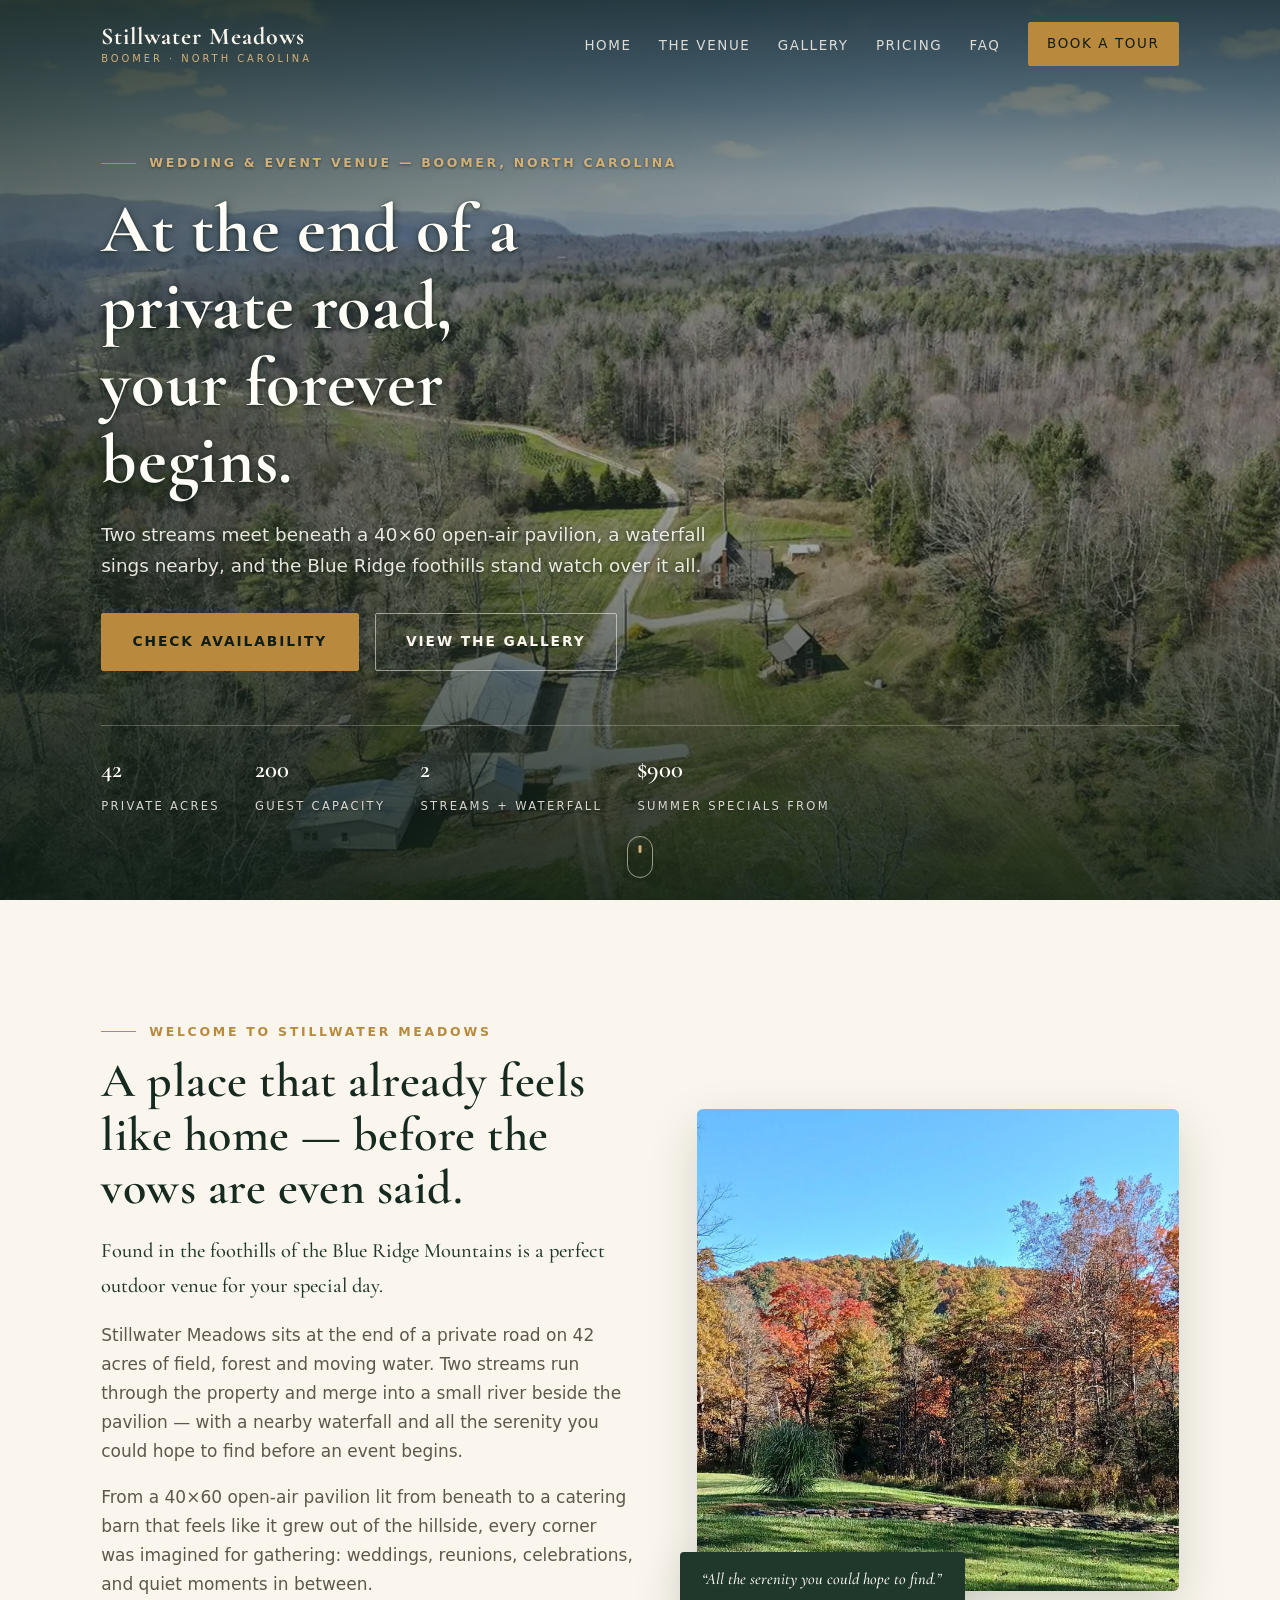
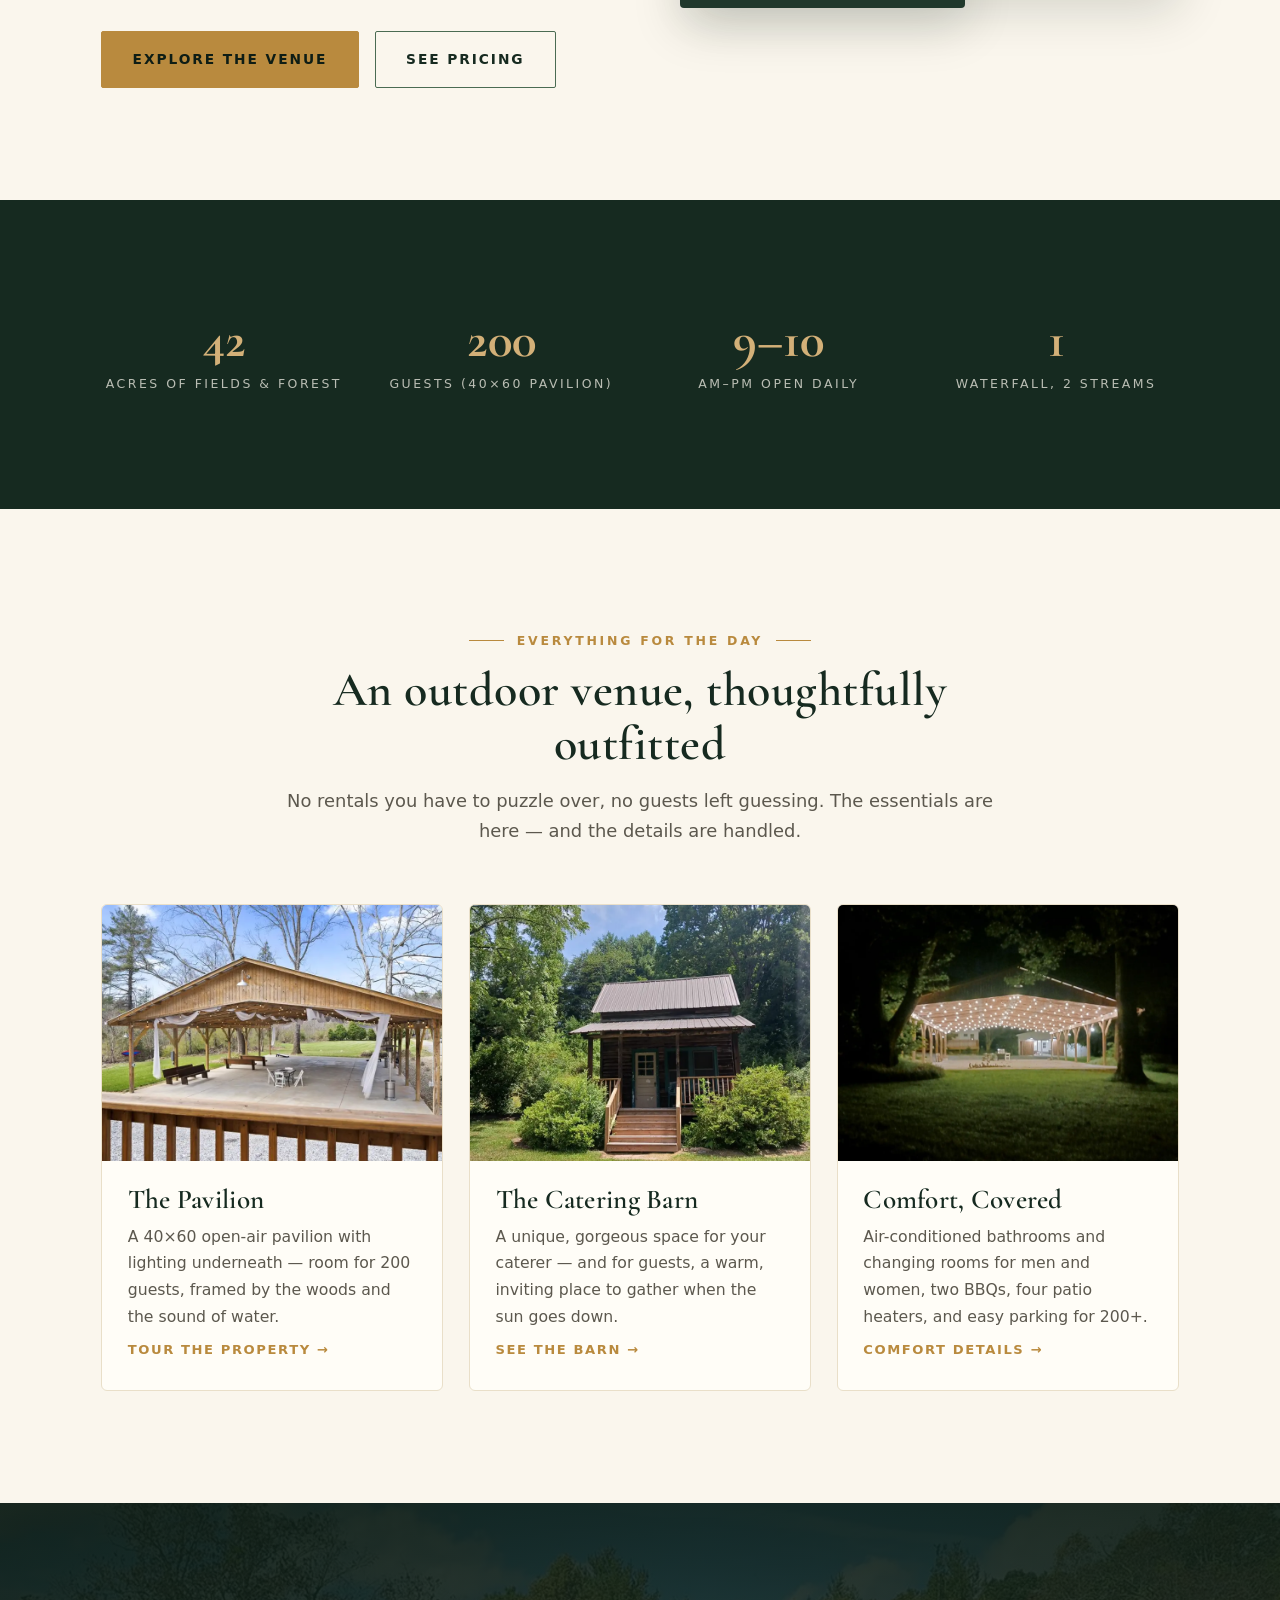
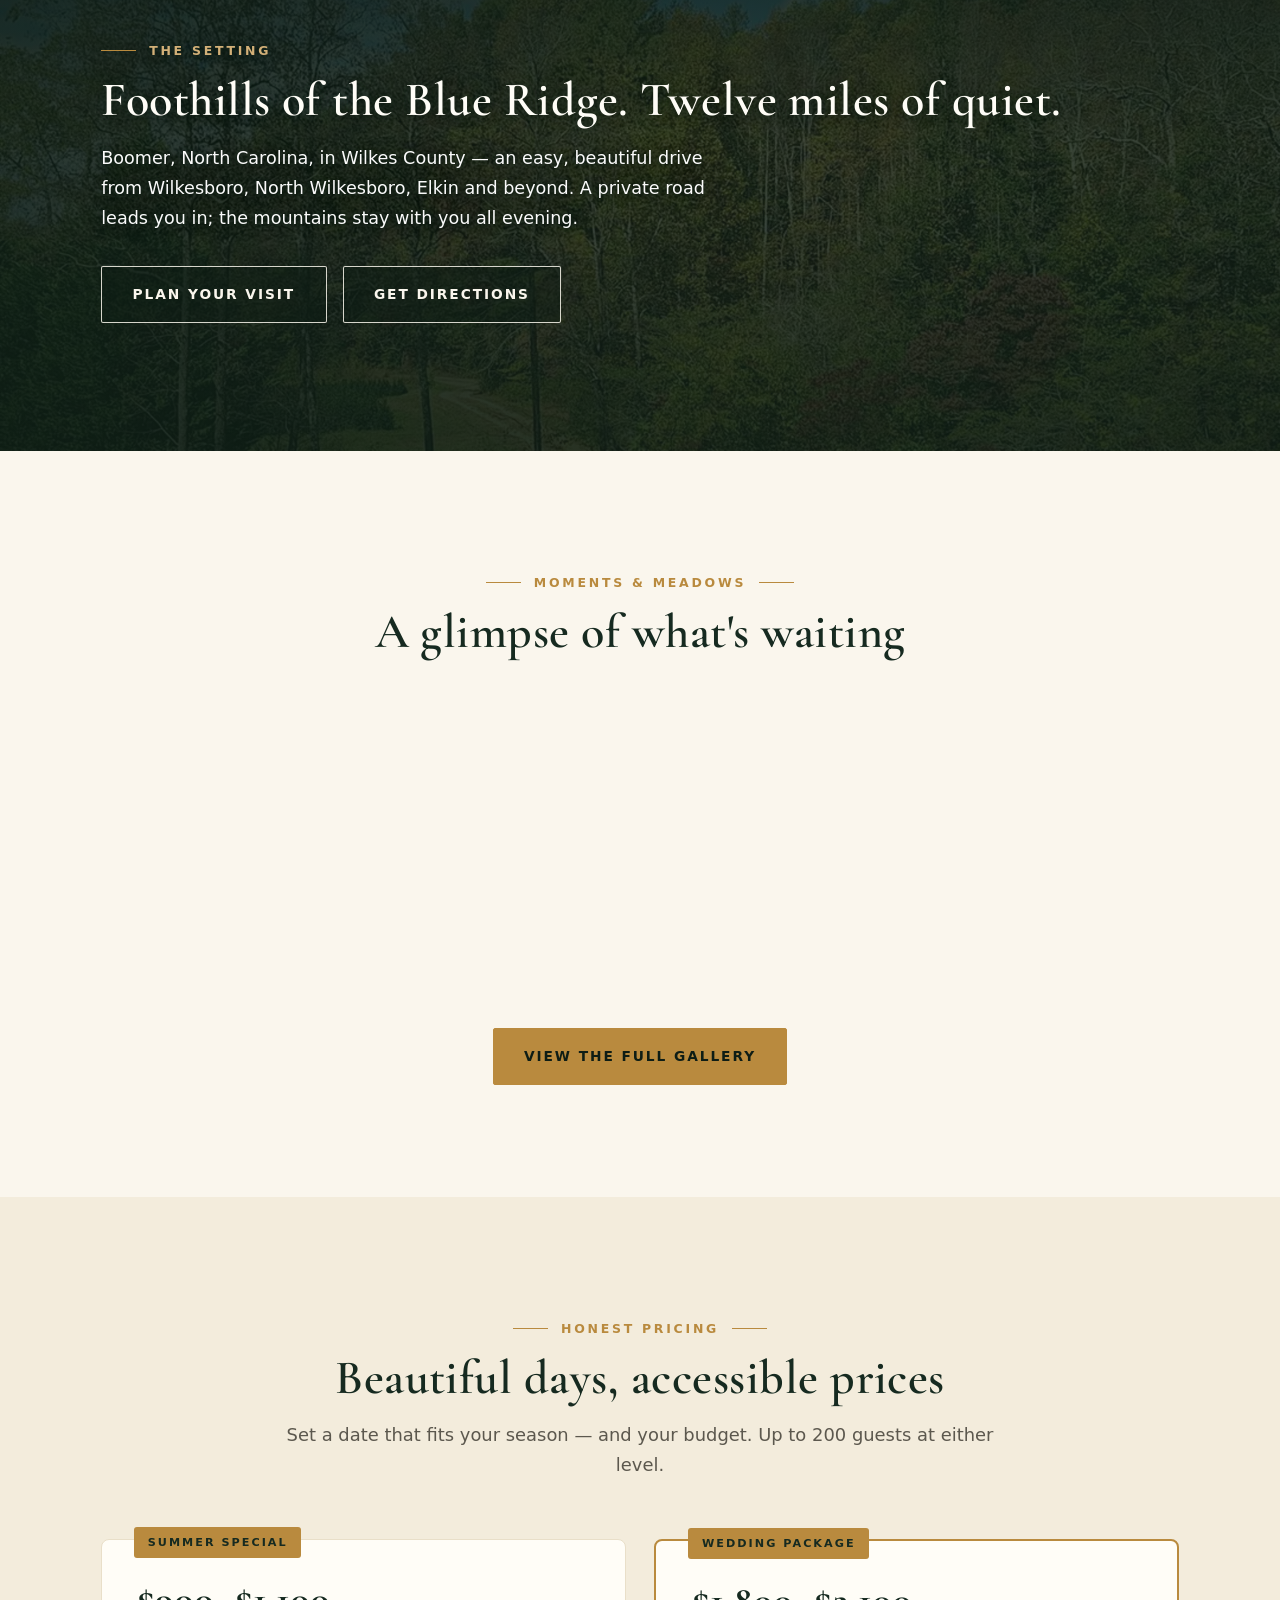
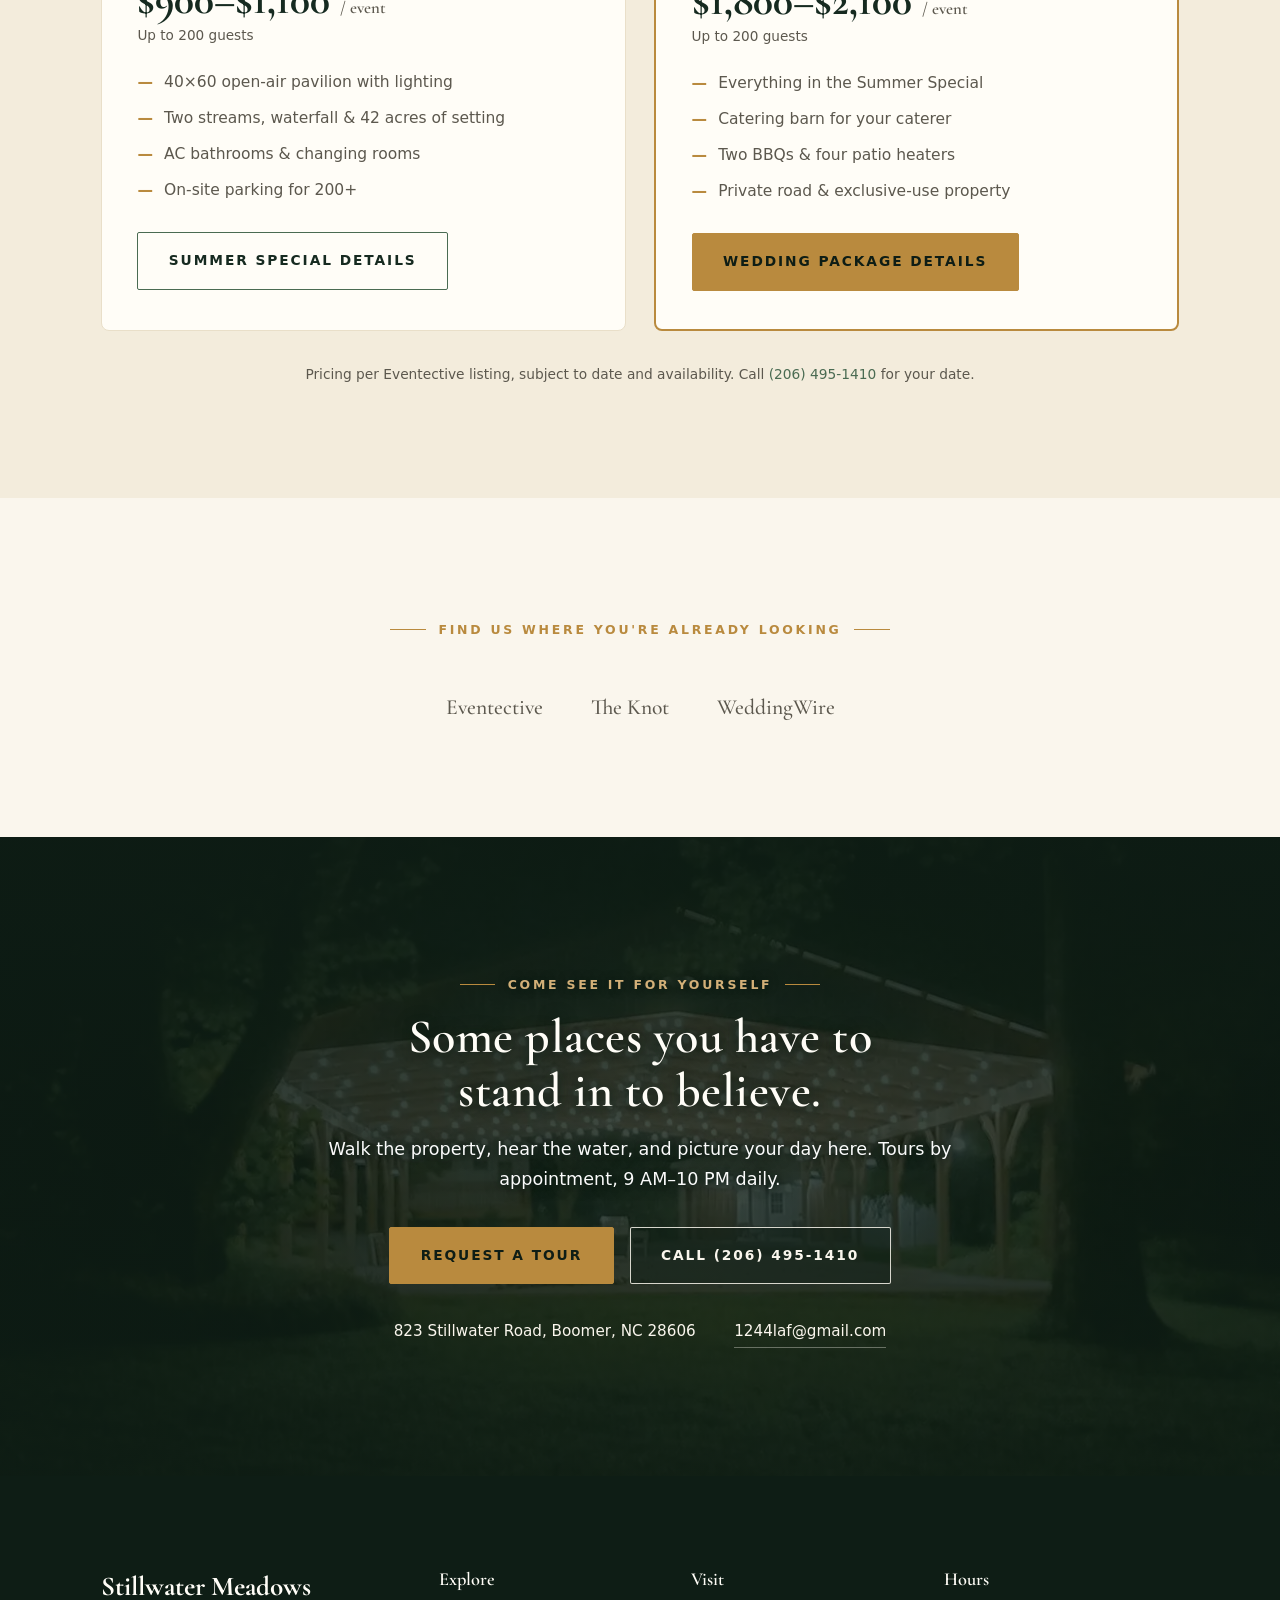
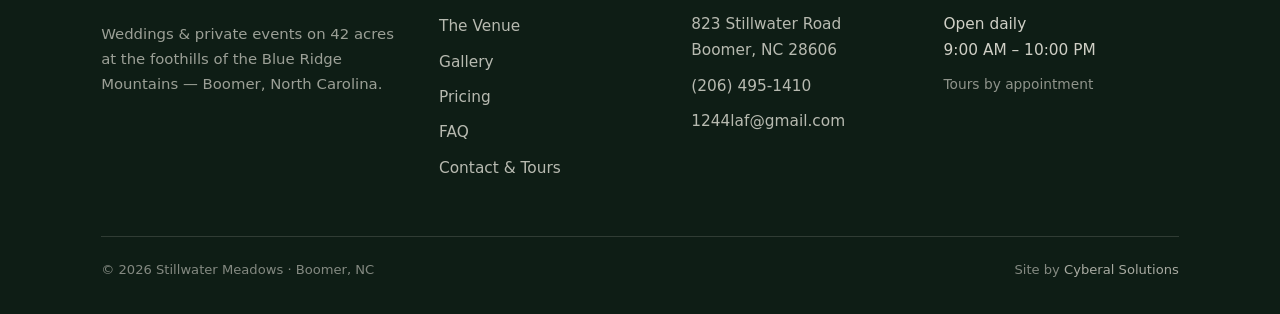
==== index.html @ b947f5ce "Cache-bust css to v4 (final scrim fix)" ====
<!DOCTYPE html>
<html lang="en">
<head>
<meta charset="UTF-8">
<meta name="viewport" content="width=device-width, initial-scale=1">
<title>Stillwater Meadows | Wedding &amp; Event Venue in Boomer, NC</title>
<meta name="description" content="Stillwater Meadows is a 42-acre outdoor wedding &amp; event venue in Boomer, NC, at the foothills of the Blue Ridge Mountains. Two streams, a waterfall, a 40×60 pavilion, catering barn &amp; AC changing rooms. Up to 200 guests. Summer specials from $900.">
<link rel="canonical" href="https://stillwater.cyberalsolutions.com/">
<meta name="robots" content="index, follow, max-image-preview:large">
<meta name="theme-color" content="#20382c">

<!-- Open Graph -->
<meta property="og:type" content="website">
<meta property="og:site_name" content="Stillwater Meadows">
<meta property="og:title" content="Stillwater Meadows | Wedding &amp; Event Venue in Boomer, NC">
<meta property="og:description" content="42 private acres at the foothills of the Blue Ridge Mountains. Two streams meet beneath a 40×60 pavilion, with a catering barn, waterfall, and AC changing rooms. Up to 200 guests.">
<meta property="og:url" content="https://stillwater.cyberalsolutions.com/">
<meta property="og:image" content="https://stillwater.cyberalsolutions.com/img/og-image.jpg">
<meta property="og:image:width" content="1200">
<meta property="og:image:height" content="630">
<meta property="og:locale" content="en_US">

<!-- Twitter -->
<meta name="twitter:card" content="summary_large_image">
<meta name="twitter:title" content="Stillwater Meadows | Wedding &amp; Event Venue, Boomer NC">
<meta name="twitter:description" content="42 private acres at the foothills of the Blue Ridge. Pavilion by two streams, catering barn, waterfall. Up to 200 guests. Summer specials from $900.">
<meta name="twitter:image" content="https://stillwater.cyberalsolutions.com/img/og-image.jpg">

<!-- Favicon -->
<link rel="icon" type="image/svg+xml" href="/favicon.svg">

<!-- Schema.org: LocalBusiness / WeddingVenue -->
<script type="application/ld+json">
{
  "@context": "https://schema.org",
  "@type": ["LocalBusiness", "WeddingVenue"],
  "name": "Stillwater Meadows",
  "description": "Outdoor wedding and private event venue on 42 acres at the foothills of the Blue Ridge Mountains in Boomer, NC. 40x60 pavilion, catering barn, waterfall and two streams.",
  "url": "https://stillwater.cyberalsolutions.com/",
  "telephone": "+1-206-495-1410",
  "email": "1244laf@gmail.com",
  "priceRange": "$900 - $2,100",
  "image": [
    "https://stillwater.cyberalsolutions.com/img/4008076.webp",
    "https://stillwater.cyberalsolutions.com/img/4008078.webp",
    "https://stillwater.cyberalsolutions.com/img/4105518.webp"
  ],
  "address": {
    "@type": "PostalAddress",
    "streetAddress": "823 Stillwater Road",
    "addressLocality": "Boomer",
    "addressRegion": "NC",
    "postalCode": "28606",
    "addressCountry": "US"
  },
  "geo": { "@type": "GeoCoordinates", "latitude": 36.0673532, "longitude": -81.2536987 },
  "areaServed": [
    { "@type": "Place", "name": "Wilkes County, NC" },
    { "@type": "Place", "name": "Boomer, NC" },
    { "@type": "Place", "name": "North Wilkesboro, NC" },
    { "@type": "Place", "name": "Wilkesboro, NC" }
  ],
  "openingHoursSpecification": {
    "@type": "OpeningHoursSpecification",
    "dayOfWeek": ["Monday","Tuesday","Wednesday","Thursday","Friday","Saturday","Sunday"],
    "opens": "09:00",
    "closes": "22:00"
  },
  "amenityFeature": [
    { "@type": "LocationFeatureSpecification", "name": "40x60 open-air pavilion", "value": true },
    { "@type": "LocationFeatureSpecification", "name": "Catering barn with kitchen", "value": true },
    { "@type": "LocationFeatureSpecification", "name": "Air-conditioned bathrooms and changing rooms", "value": true },
    { "@type": "LocationFeatureSpecification", "name": "On-site parking for 200+ guests", "value": true },
    { "@type": "LocationFeatureSpecification", "name": "ADA accessible", "value": true },
    { "@type": "LocationFeatureSpecification", "name": "Outside catering allowed", "value": true }
  ],
  "maximumAttendeeCapacity": 200,
  "sameAs": [
    "https://www.eventective.com/boomer-nc/stillwater-meadows-769844.html",
    "https://www.theknot.com/marketplace/stillwater-meadows-boomer-nc-2075805",
    "https://www.weddingwire.com/biz/stillwater-meadows/84fda97470add842.html"
  ]
}
</script>

<link rel="preload" href="/fonts/cormorant-600.woff2" as="font" type="font/woff2" crossorigin>
<link rel="preload" href="/fonts/cormorant-700.woff2" as="font" type="font/woff2" crossorigin>
<link rel="stylesheet" href="/css/styles.css?v=4">
</head>

<body>
<a class="skip-link" href="#main">Skip to content</a>

<header class="site-header" id="siteHeader">
  <div class="wrap header-inner">
    <a class="brand" href="/" aria-label="Stillwater Meadows home">
      <span class="name">Stillwater Meadows</span>
      <span class="tag">Boomer · North Carolina</span>
    </a>
    <nav class="main-nav" id="mainNav" aria-label="Main navigation">
      <ul>
        <li><a href="/">Home</a></li>
        <li><a href="/venue.html">The Venue</a></li>
        <li><a href="/gallery.html">Gallery</a></li>
        <li><a href="/pricing.html">Pricing</a></li>
        <li><a href="/faq.html">FAQ</a></li>
        <li><a href="/contact.html" class="btn btn-gold btn-sm">Book a Tour</a></li>
      </ul>
    </nav>
    <button class="nav-toggle" id="navToggle" aria-label="Toggle menu" aria-expanded="false" aria-controls="mainNav">
      <span></span><span></span><span></span>
    </button>
  </div>
</header>

<main id="main">

<!-- ============ HERO ============ -->
<section class="hero" aria-label="Welcome">
  <div class="hero-media">
    <img src="/img/4008076.webp" alt="Aerial view of Stillwater Meadows — the pavilion, fields and Blue Ridge foothills on 42 private acres in Boomer, NC" fetchpriority="high">
  </div>
  <div class="wrap hero-inner">
    <span class="eyebrow">Wedding &amp; Event Venue — Boomer, North Carolina</span>
    <h1>At the end of a private road, your forever begins.</h1>
    <p class="lede">Two streams meet beneath a 40&times;60 open-air pavilion, a waterfall sings nearby, and the Blue Ridge foothills stand watch over it all.</p>
    <div class="hero-cta">
      <a class="btn btn-gold" href="/contact.html">Check Availability</a>
      <a class="btn btn-ghost" href="/gallery.html">View the Gallery</a>
    </div>
    <div class="hero-meta">
      <div><b>42</b><span>Private Acres</span></div>
      <div><b>200</b><span>Guest Capacity</span></div>
      <div><b>2</b><span>Streams + Waterfall</span></div>
      <div><b>$900</b><span>Summer Specials From</span></div>
    </div>
  </div>
  <div class="scroll-cue" aria-hidden="true"></div>
</section>

<!-- ============ WELCOME ============ -->
<section class="section" aria-labelledby="welcome-h">
  <div class="wrap welcome-grid">
    <div class="welcome-copy">
      <span class="eyebrow">Welcome to Stillwater Meadows</span>
      <h2 id="welcome-h" style="margin-top:.8rem">A place that already feels like home — before the vows are even said.</h2>
      <p class="lead-para">Found in the foothills of the Blue Ridge Mountains is a perfect outdoor venue for your special day.</p>
      <p>Stillwater Meadows sits at the end of a private road on 42 acres of field, forest and moving water. Two streams run through the property and merge into a small river beside the pavilion — with a nearby waterfall and all the serenity you could hope to find before an event begins.</p>
      <p>From a 40&times;60 open-air pavilion lit from beneath to a catering barn that feels like it grew out of the hillside, every corner was imagined for gathering: weddings, reunions, celebrations, and quiet moments in between.</p>
      <div class="cta-row mt-2" style="justify-content:flex-start">
        <a class="btn btn-gold" href="/venue.html">Explore the Venue</a>
        <a class="btn btn-ghost-dark" href="/pricing.html">See Pricing</a>
      </div>
    </div>
    <div class="welcome-media reveal">
      <img src="/img/4105518.webp" alt="A stream runs through autumn woods at Stillwater Meadows in the Blue Ridge foothills" loading="lazy" width="900" height="675">
      <span class="frame-cap">“All the serenity you could hope to find.”</span>
    </div>
  </div>
</section>

<!-- ============ STATS ============ -->
<section class="stats section" aria-label="Venue facts">
  <div class="wrap stats-grid">
    <div class="stat"><b>42</b><span>Acres of Fields &amp; Forest</span></div>
    <div class="stat"><b>200</b><span>Guests (40&times;60 Pavilion)</span></div>
    <div class="stat"><b>9&ndash;10</b><span>AM&ndash;PM Open Daily</span></div>
    <div class="stat"><b>1</b><span>Waterfall, 2 Streams</span></div>
  </div>
</section>

<!-- ============ HIGHLIGHTS ============ -->
<section class="section" aria-labelledby="highlights-h">
  <div class="wrap">
    <div class="section-head center">
      <span class="eyebrow center">Everything for the day</span>
      <h2 id="highlights-h">An outdoor venue, thoughtfully outfitted</h2>
      <p class="lede">No rentals you have to puzzle over, no guests left guessing. The essentials are here — and the details are handled.</p>
    </div>
    <div class="cards-grid">
      <article class="card reveal">
        <img src="/img/4008070.webp" alt="The 40x60 open-air pavilion at Stillwater Meadows, set on the lawn" loading="lazy" width="900" height="675">
        <div class="card-body">
          <h3>The Pavilion</h3>
          <p>A 40&times;60 open-air pavilion with lighting underneath — room for 200 guests, framed by the woods and the sound of water.</p>
          <a class="card-link" href="/venue.html">Tour the property &rarr;</a>
        </div>
      </article>
      <article class="card reveal">
        <img src="/img/4105517.webp" alt="A rustic cabin building with porch at Stillwater Meadows" loading="lazy" width="900" height="675">
        <div class="card-body">
          <h3>The Catering Barn</h3>
          <p>A unique, gorgeous space for your caterer — and for guests, a warm, inviting place to gather when the sun goes down.</p>
          <a class="card-link" href="/venue.html#catering-barn">See the barn &rarr;</a>
        </div>
      </article>
      <article class="card reveal">
        <img src="/img/4008078.webp" alt="The Stillwater Meadows pavilion at night, glowing with string lights and draping" loading="lazy" width="900" height="675">
        <div class="card-body">
          <h3>Comfort, Covered</h3>
          <p>Air-conditioned bathrooms and changing rooms for men and women, two BBQs, four patio heaters, and easy parking for 200+.</p>
          <a class="card-link" href="/venue.html#comfort">Comfort details &rarr;</a>
        </div>
      </article>
    </div>
  </div>
</section>

<!-- ============ BAND: THE PROPERTY ============ -->
<section class="band" aria-labelledby="band-h">
  <div class="band-bg"><img src="/img/4106885.webp" alt="Open fields and Blue Ridge foothills of Stillwater Meadows" loading="lazy"></div>
  <div class="wrap">
    <span class="eyebrow">The Setting</span>
    <h2 id="band-h" style="margin-top:.8rem">Foothills of the Blue Ridge. Twelve miles of quiet.</h2>
    <p class="lede">Boomer, North Carolina, in Wilkes County — an easy, beautiful drive from Wilkesboro, North Wilkesboro, Elkin and beyond. A private road leads you in; the mountains stay with you all evening.</p>
    <div class="cta-row" style="justify-content:flex-start; margin-top:2rem">
      <a class="btn btn-ghost" href="/contact.html">Plan Your Visit</a>
      <a class="btn btn-ghost" href="https://www.google.com/maps/dir/?api=1&amp;destination=Stillwater+Meadows,+Boomer,+NC" target="_blank" rel="noopener">Get Directions</a>
    </div>
  </div>
</section>

<!-- ============ GALLERY STRIP ============ -->
<section class="section" aria-labelledby="gallery-h">
  <div class="wrap">
    <div class="section-head center">
      <span class="eyebrow center">Moments &amp; Meadows</span>
      <h2 id="gallery-h">A glimpse of what's waiting</h2>
    </div>
    <div class="gallery-strip">
      <figure class="reveal"><a href="/img/4507467.webp" class="lb" data-cap="Reception beneath the pavilion, lit for the evening"><img src="/img/4507467.webp" alt="Wedding reception under the pavilion at Stillwater Meadows with string lights" loading="lazy"></a><figcaption>Evening reception under the pavilion</figcaption></figure>
      <figure class="reveal"><a href="/img/4106894.webp" class="lb" data-cap="Tall grass, autumn color, mountains beyond"><img src="/img/4106894.webp" alt="Meadow with tall grass and autumn trees at Stillwater Meadows" loading="lazy"></a><figcaption>Meadows in autumn color</figcaption></figure>
      <figure class="reveal"><a href="/img/4507469.webp" class="lb" data-cap="Two hearts, one arch, the whole hillside listening"><img src="/img/4507469.webp" alt="Bride and groom under a floral arch at a Stillwater Meadows wedding" loading="lazy"></a><figcaption>Ceremony beneath the arch</figcaption></figure>
    </div>
    <div class="text-center mt-3">
      <a class="btn btn-gold" href="/gallery.html">View the Full Gallery</a>
    </div>
  </div>
</section>

<!-- ============ PRICING TEASER ============ -->
<section class="section" style="background:var(--cream-2)" aria-labelledby="pricing-h">
  <div class="wrap">
    <div class="section-head center">
      <span class="eyebrow center">Honest Pricing</span>
      <h2 id="pricing-h">Beautiful days, accessible prices</h2>
      <p class="lede">Set a date that fits your season — and your budget. Up to 200 guests at either level.</p>
    </div>
    <div class="price-grid">
      <article class="price-card reveal">
        <span class="badge">Summer Special</span>
        <div class="price">$900&ndash;$1,100 <small>/ event</small></div>
        <p class="per">Up to 200 guests</p>
        <ul>
          <li>40&times;60 open-air pavilion with lighting</li>
          <li>Two streams, waterfall &amp; 42 acres of setting</li>
          <li>AC bathrooms &amp; changing rooms</li>
          <li>On-site parking for 200+</li>
        </ul>
        <a class="btn btn-ghost-dark" href="/pricing.html">Summer Special Details</a>
      </article>
      <article class="price-card featured reveal">
        <span class="badge">Wedding Package</span>
        <div class="price">$1,800&ndash;$2,100 <small>/ event</small></div>
        <p class="per">Up to 200 guests</p>
        <ul>
          <li>Everything in the Summer Special</li>
          <li>Catering barn for your caterer</li>
          <li>Two BBQs &amp; four patio heaters</li>
          <li>Private road &amp; exclusive-use property</li>
        </ul>
        <a class="btn btn-gold" href="/pricing.html">Wedding Package Details</a>
      </article>
    </div>
    <p class="note text-center mt-2">Pricing per Eventective listing, subject to date and availability. Call <a href="tel:+12064951410">(206) 495-1410</a> for your date.</p>
  </div>
</section>

<!-- ============ TRUST ============ -->
<section class="section trust" aria-label="Listed on">
  <div class="wrap">
    <span class="eyebrow center">Find us where you're already looking</span>
    <ul class="mt-3">
      <li><a href="https://www.eventective.com/boomer-nc/stillwater-meadows-769844.html" target="_blank" rel="noopener">Eventective</a></li>
      <li><a href="https://www.theknot.com/marketplace/stillwater-meadows-boomer-nc-2075805" target="_blank" rel="noopener">The Knot</a></li>
      <li><a href="https://www.weddingwire.com/biz/stillwater-meadows/84fda97470add842.html" target="_blank" rel="noopener">WeddingWire</a></li>
    </ul>
  </div>
</section>

<!-- ============ CTA ============ -->
<section class="band cta-band" aria-labelledby="cta-h">
  <div class="band-bg"><img src="/img/4008078.webp" alt="Stillwater Meadows pavilion glowing at night" loading="lazy"></div>
  <div class="wrap">
    <span class="eyebrow center">Come see it for yourself</span>
    <h2 id="cta-h">Some places you have to stand in to believe.</h2>
    <p class="lede">Walk the property, hear the water, and picture your day here. Tours by appointment, 9 AM&ndash;10 PM daily.</p>
    <div class="cta-row">
      <a class="btn btn-gold" href="/contact.html">Request a Tour</a>
      <a class="btn btn-ghost" href="tel:+12064951410">Call (206) 495-1410</a>
    </div>
    <div class="cta-contacts">
      <span>823 Stillwater Road, Boomer, NC 28606</span>
      <a href="mailto:1244laf@gmail.com">1244laf@gmail.com</a>
    </div>
  </div>
</section>

</main>

<footer class="site-footer">
  <div class="wrap">
    <div class="footer-grid">
      <div class="footer-brand">
        <span class="name">Stillwater Meadows</span>
        <p>Weddings &amp; private events on 42 acres at the foothills of the Blue Ridge Mountains — Boomer, North Carolina.</p>
      </div>
      <div>
        <h4>Explore</h4>
        <a href="/venue.html">The Venue</a><br>
        <a href="/gallery.html">Gallery</a><br>
        <a href="/pricing.html">Pricing</a><br>
        <a href="/faq.html">FAQ</a><br>
        <a href="/contact.html">Contact &amp; Tours</a>
      </div>
      <div>
        <h4>Visit</h4>
        <a href="https://www.google.com/maps/dir/?api=1&amp;destination=Stillwater+Meadows,+Boomer,+NC" target="_blank" rel="noopener">823 Stillwater Road<br>Boomer, NC 28606</a><br>
        <a href="tel:+12064951410">(206) 495-1410</a><br>
        <a href="mailto:1244laf@gmail.com">1244laf@gmail.com</a>
      </div>
      <div>
        <h4>Hours</h4>
        <p style="font-size:.96rem">Open daily<br>9:00 AM &ndash; 10:00 PM</p>
        <p style="font-size:.86rem; margin-top:.6rem; color:rgba(250,246,237,.55)">Tours by appointment</p>
      </div>
    </div>
    <div class="footer-bottom">
      <span>&copy; <span id="year">2026</span> Stillwater Meadows · Boomer, NC</span>
      <span>Site by <a href="https://cyberalsolutions.com" target="_blank" rel="noopener">Cyberal Solutions</a></span>
    </div>
  </div>
</footer>

<script src="/js/main.js" defer></script>
</body>
</html>
---- css/styles.css ----
/* ============================================================
   Stillwater Meadows — Wedding & Event Venue, Boomer NC
   Design: rustic mountain elegance — pine, cream, gold
   ============================================================ */

/* ---------- Fonts ---------- */
@font-face {
  font-family: "Cormorant Garamond";
  src: url("../fonts/cormorant-500.woff2") format("woff2");
  font-weight: 500; font-style: normal; font-display: swap;
}
@font-face {
  font-family: "Cormorant Garamond";
  src: url("../fonts/cormorant-600.woff2") format("woff2");
  font-weight: 600; font-style: normal; font-display: swap;
}
@font-face {
  font-family: "Cormorant Garamond";
  src: url("../fonts/cormorant-700.woff2") format("woff2");
  font-weight: 700; font-style: normal; font-display: swap;
}
@font-face {
  font-family: "Cormorant Garamond";
  src: url("../fonts/cormorant-500i.woff2") format("woff2");
  font-weight: 500; font-style: italic; font-display: swap;
}

/* ---------- Tokens ---------- */
:root {
  --pine:        #20382c;
  --pine-deep:   #162a20;
  --pine-ink:    #0e1d15;
  --moss:        #4a6b52;
  --gold:        #b98a3e;
  --gold-soft:   #d3b078;
  --cream:       #faf6ed;
  --cream-2:     #f3ecdc;
  --sand:        #e9dfc9;
  --ink:         #2b2a25;
  --ink-soft:    #5c584e;
  --white:       #fffdf7;
  --serif: "Cormorant Garamond", Georgia, "Times New Roman", serif;
  --sans: ui-sans-serif, system-ui, -apple-system, "Segoe UI", Roboto, Helvetica, Arial, sans-serif;
  --shadow: 0 18px 50px rgba(14, 29, 21, .16);
  --pad: clamp(1.25rem, 4vw, 3.5rem);
  --maxw: 1180px;
}

/* ---------- Reset / Base ---------- */
*, *::before, *::after { box-sizing: border-box; margin: 0; padding: 0; }
html { scroll-behavior: smooth; -webkit-text-size-adjust: 100%; }
body {
  font-family: var(--sans);
  color: var(--ink);
  background: var(--cream);
  line-height: 1.7;
  font-size: 1.0625rem;
  overflow-x: hidden;
}
img { max-width: 100%; height: auto; display: block; }
a { color: var(--moss); text-decoration: none; }
a:hover { text-decoration: none; }
ul { list-style: none; }

::selection { background: var(--gold); color: var(--pine-deep); }

h1, h2, h3, .display {
  font-family: var(--serif);
  font-weight: 600;
  line-height: 1.12;
  color: var(--pine-deep);
  letter-spacing: .01em;
}

.wrap { max-width: var(--maxw); margin: 0 auto; padding: 0 var(--pad); }

/* ---------- Eyebrow / headings ---------- */
.eyebrow {
  display: inline-flex; align-items: center; gap: .8rem;
  font-family: var(--sans);
  font-size: .78rem; font-weight: 600;
  letter-spacing: .22em; text-transform: uppercase;
  color: var(--gold);
}
.eyebrow::before { content: ""; width: 2.2rem; height: 1px; background: var(--gold); }
.eyebrow.center::after { content: ""; width: 2.2rem; height: 1px; background: var(--gold); }

h1 { font-size: clamp(2.5rem, 6vw, 4.3rem); font-weight: 700; }
h2 { font-size: clamp(2rem, 4.2vw, 3rem); font-weight: 600; }
h3 { font-size: clamp(1.3rem, 2.4vw, 1.7rem); font-weight: 600; }

.section { padding: clamp(4rem, 9vw, 7rem) 0; }
.section-head { max-width: 720px; margin-bottom: clamp(2.2rem, 5vw, 3.6rem); }
.section-head h2 { margin: .8rem 0 .9rem; }
.section-head p.lede { color: var(--ink-soft); font-size: 1.12rem; }
.section-head.center { margin-left: auto; margin-right: auto; text-align: center; }
.section-head.center .eyebrow { justify-content: center; }

/* ---------- Buttons ---------- */
.btn {
  display: inline-block;
  font-family: var(--sans);
  font-size: .86rem; font-weight: 600;
  letter-spacing: .14em; text-transform: uppercase;
  padding: 1rem 1.9rem;
  border: 1px solid var(--gold);
  border-radius: 2px;
  transition: background .25s, color .25s, border-color .25s, transform .2s;
  cursor: pointer;
}
.btn-gold { background: var(--gold); color: var(--pine-ink); }
.btn-gold:hover { background: var(--pine-deep); color: var(--cream); transform: translateY(-2px); }
.btn-ghost { background: transparent; color: var(--cream); border-color: rgba(250, 246, 237, .55); }
.btn-ghost:hover { background: var(--cream); color: var(--pine-deep); transform: translateY(-2px); }
.btn-ghost-dark { background: transparent; color: var(--pine-deep); border-color: var(--moss); }
.btn-ghost-dark:hover { background: var(--pine-deep); color: var(--cream); transform: translateY(-2px); }
.btn-sm { padding: .7rem 1.3rem; font-size: .78rem; }

/* ---------- Header ---------- */
.site-header {
  position: fixed; inset: 0 0 auto 0; z-index: 60;
  transition: background .35s, box-shadow .35s, padding .35s;
  padding: 1.4rem 0;
}
.site-header.scrolled {
  background: rgba(22, 42, 32, .96);
  box-shadow: 0 6px 30px rgba(0,0,0,.25);
  padding: .7rem 0;
}
.header-inner {
  display: flex; align-items: center; justify-content: space-between; gap: 1rem;
}
.brand { display: flex; flex-direction: column; line-height: 1; }
.brand .name {
  font-family: var(--serif); font-weight: 700;
  font-size: 1.5rem; color: var(--cream); letter-spacing: .04em;
}
.brand .tag {
  font-size: .62rem; letter-spacing: .3em; text-transform: uppercase;
  color: var(--gold-soft); margin-top: .28rem;
}
.main-nav ul { display: flex; gap: 1.7rem; align-items: center; }
.main-nav a {
  color: rgba(250, 246, 237, .85); font-size: .84rem;
  letter-spacing: .12em; text-transform: uppercase; font-weight: 500;
  transition: color .2s;
}
.main-nav a:hover { color: var(--gold-soft); }
.main-nav a.btn { color: var(--pine-ink); }
.main-nav a.btn:hover { color: var(--pine-ink); }
.main-nav .btn { padding: .6rem 1.15rem; }
.nav-toggle { display: none; background: none; border: 0; cursor: pointer; padding: .4rem; }
.nav-toggle span { display: block; width: 26px; height: 2px; background: var(--cream); margin: 5px 0; transition: .3s; }

@media (max-width: 900px) {
  .nav-toggle { display: block; z-index: 61; }
  .main-nav {
    position: fixed; inset: 0; background: var(--pine-deep);
    display: flex; align-items: center; justify-content: center;
    opacity: 0; pointer-events: none; transition: opacity .3s;
  }
  .main-nav.open { opacity: 1; pointer-events: auto; }
  .main-nav ul { flex-direction: column; gap: 1.6rem; }
  .main-nav a { font-size: 1.05rem; }
}

/* ---------- Hero ---------- */
.hero {
  position: relative; min-height: 100svh;
  display: flex; align-items: flex-end;
  overflow: hidden;
  color: var(--cream);
}
.hero-media { position: absolute; inset: 0; }
.hero-media img { width: 100%; height: 100%; object-fit: cover; object-position: center; }
.hero::after {
  content: ""; position: absolute; inset: 0;
  background:
    linear-gradient(180deg, rgba(14,29,21,.78) 0%, rgba(14,29,21,.12) 34%, rgba(14,29,21,.28) 56%, rgba(14,29,21,.86) 100%),
    linear-gradient(90deg, rgba(14,29,21,.45) 0%, rgba(14,29,21,.18) 42%, rgba(14,29,21,.04) 72%);
}
.hero-inner { position: relative; z-index: 2; width: 100%; padding-bottom: clamp(4rem, 9vh, 7rem); }
.hero-inner .eyebrow { color: var(--gold-soft); text-shadow: 0 1px 3px rgba(14,29,21,.6); }
.hero-inner h1 { color: var(--white); max-width: 15ch; margin: 1.1rem 0 1.2rem; text-shadow: 0 2px 8px rgba(14,29,21,.55), 0 1px 3px rgba(14,29,21,.6); }
.hero-inner p.lede { color: rgba(250,246,237,.92); max-width: 52ch; font-size: 1.15rem; text-shadow: 0 1px 4px rgba(14,29,21,.7); }
.hero-cta { display: flex; gap: 1rem; flex-wrap: wrap; margin-top: 2rem; }
.hero-meta {
  display: flex; gap: 2.2rem; flex-wrap: wrap; margin-top: clamp(2.2rem, 6vh, 3.6rem);
  border-top: 1px solid rgba(250,246,237,.25); padding-top: 1.4rem;
}
.hero-meta div b { display: block; font-family: var(--serif); font-size: 1.55rem; color: var(--white); font-weight: 600; text-shadow: 0 1px 3px rgba(14,29,21,.6); }
.hero-meta div span { font-size: .72rem; letter-spacing: .2em; text-transform: uppercase; color: rgba(250,246,237,.85); text-shadow: 0 1px 2px rgba(14,29,21,.6); }

.scroll-cue {
  position: absolute; bottom: 1.4rem; left: 50%; transform: translateX(-50%);
  width: 26px; height: 42px; border: 1.5px solid rgba(250,246,237,.55); border-radius: 14px; z-index: 3;
}
.scroll-cue::after {
  content: ""; position: absolute; top: 8px; left: 50%; transform: translateX(-50%);
  width: 3px; height: 8px; border-radius: 2px; background: var(--gold-soft);
  animation: cue 1.8s ease-in-out infinite;
}
@keyframes cue { 0% { opacity: 1; transform: translate(-50%, 0); } 70% { opacity: 0; transform: translate(-50%, 12px); } 100% { opacity: 0; } }

/* ---------- Welcome ---------- */
.welcome-grid { display: grid; grid-template-columns: 1.05fr .95fr; gap: clamp(2rem, 5vw, 4.5rem); align-items: center; }
.welcome-copy .lead-para { font-size: 1.28rem; font-family: var(--serif); color: var(--pine); }
.welcome-copy p { color: var(--ink-soft); margin-top: 1.1rem; }
.welcome-copy .cta-row { margin-top: 2rem; }
.welcome-media { position: relative; }
.welcome-media img { border-radius: 6px; box-shadow: var(--shadow); }
.welcome-media .frame-cap {
  position: absolute; bottom: -1.1rem; left: -1.1rem;
  background: var(--pine); color: var(--cream);
  font-family: var(--serif); font-style: italic; font-size: 1.02rem;
  padding: .9rem 1.4rem; border-radius: 4px;
  box-shadow: var(--shadow);
}
@media (max-width: 900px) {
  .welcome-grid { grid-template-columns: 1fr; }
  .welcome-media .frame-cap { left: .8rem; }
}

/* ---------- Stat band ---------- */
.stats {
  background: var(--pine-deep);
  color: var(--cream);
}
.stats-grid { display: grid; grid-template-columns: repeat(4, 1fr); gap: 2rem; text-align: center; }
.stat b {
  display: block; font-family: var(--serif); font-weight: 700;
  font-size: clamp(2rem, 4.5vw, 3.2rem); color: var(--gold-soft); line-height: 1.1;
}
.stat span { font-size: .78rem; letter-spacing: .2em; text-transform: uppercase; color: rgba(250,246,237,.72); }
@media (max-width: 800px) { .stats-grid { grid-template-columns: repeat(2, 1fr); } }

/* ---------- Feature cards ---------- */
.cards-grid { display: grid; grid-template-columns: repeat(3, 1fr); gap: 1.6rem; }
.card {
  background: var(--white); border: 1px solid var(--sand);
  border-radius: 6px; overflow: hidden;
  display: flex; flex-direction: column;
  transition: transform .3s, box-shadow .3s;
}
.card:hover { transform: translateY(-5px); box-shadow: var(--shadow); }
.card img { aspect-ratio: 4 / 3; object-fit: cover; width: 100%; }
.card-body { padding: 1.5rem 1.6rem 1.8rem; display: flex; flex-direction: column; gap: .55rem; flex: 1; }
.card-body h3 { color: var(--pine-deep); }
.card-body p { color: var(--ink-soft); font-size: .98rem; }
.card-link { margin-top: auto; font-size: .82rem; font-weight: 600; letter-spacing: .12em; text-transform: uppercase; color: var(--gold); }
.card-link:hover { color: var(--pine); }
@media (max-width: 900px) { .cards-grid { grid-template-columns: 1fr; } }

/* ---------- Split feature (photo left / copy right) ---------- */
.split { display: grid; grid-template-columns: 1fr 1fr; gap: clamp(2rem, 5vw, 4.5rem); align-items: center; }
.split.flip .split-media { order: 2; }
.split-media img { border-radius: 6px; box-shadow: var(--shadow); }
.split-copy p { color: var(--ink-soft); margin-top: 1rem; }
.check-list { margin-top: 1.4rem; display: grid; gap: .7rem; }
.check-list li { display: flex; gap: .8rem; align-items: baseline; color: var(--ink); }
.check-list li::before {
  content: ""; flex: 0 0 auto; width: 14px; height: 14px; margin-top: .35em;
  border: 1.5px solid var(--gold); border-radius: 50%;
  background: radial-gradient(circle at center, var(--gold) 0 3.5px, transparent 4px);
}
@media (max-width: 900px) {
  .split { grid-template-columns: 1fr; }
  .split.flip .split-media { order: 0; }
}

/* ---------- Parallax band ---------- */
.band {
  position: relative; isolation: isolate;
  padding: clamp(4.5rem, 10vw, 8rem) 0;
  color: var(--cream);
}
.band-bg { position: absolute; inset: 0; z-index: -1; }
.band-bg img { width: 100%; height: 100%; object-fit: cover; }
.band::before {
  content: ""; position: absolute; inset: 0; z-index: 0;
  background:
    linear-gradient(180deg, rgba(14,29,21,.9) 0%, rgba(14,29,21,.74) 45%, rgba(14,29,21,.86) 100%),
    linear-gradient(90deg, rgba(14,29,21,.55) 0%, rgba(14,29,21,.18) 55%, rgba(14,29,21,.38) 100%);
}
.band .wrap { position: relative; z-index: 1; }
.band h2 { color: var(--white); text-shadow: 0 2px 8px rgba(14,29,21,.65), 0 0 18px rgba(14,29,21,.35); }
.band .lede { color: rgba(255,255,255,.98); max-width: 56ch; margin-top: 1rem; font-size: 1.1rem; text-shadow: 0 1px 5px rgba(14,29,21,.95), 0 0 16px rgba(14,29,21,.6); }
.band .eyebrow { color: var(--gold-soft); text-shadow: 0 1px 4px rgba(14,29,21,.85), 0 0 10px rgba(14,29,21,.5); }
.band .btn-ghost { background: rgba(14,29,21,.45); border-color: rgba(250,246,237,.85); }
.band .btn-ghost:hover { background: var(--cream); color: var(--pine-deep); }

/* ---------- Gallery strip ---------- */
.gallery-strip {
  display: grid; grid-template-columns: repeat(3, 1fr); gap: .9rem;
}
.gallery-strip figure img { aspect-ratio: 4/3; object-fit: cover; border-radius: 4px; transition: transform .35s; }
.gallery-strip figure { overflow: hidden; border-radius: 4px; position: relative; }
.gallery-strip figure:hover img { transform: scale(1.05); }
.gallery-strip figcaption {
  position: absolute; inset: auto 0 0 0; padding: 1.6rem .9rem .7rem;
  background: linear-gradient(180deg, transparent, rgba(14,29,21,.82));
  color: var(--cream); font-family: var(--serif); font-style: italic; font-size: .98rem;
  text-shadow: 0 1px 3px rgba(14,29,21,.6);
  opacity: 0; transition: opacity .3s;
}
.gallery-strip figure:hover figcaption { opacity: 1; }

/* ---------- Pricing ---------- */
.price-grid { display: grid; grid-template-columns: repeat(2, 1fr); gap: 1.8rem; }
.price-card {
  background: var(--white); border: 1px solid var(--sand); border-radius: 8px;
  padding: 2.4rem 2.2rem; position: relative;
  transition: transform .3s, box-shadow .3s;
}
.price-card:hover { transform: translateY(-5px); box-shadow: var(--shadow); }
.price-card.featured { border: 2px solid var(--gold); }
.price-card .badge {
  position: absolute; top: -13px; left: 2rem;
  background: var(--gold); color: var(--pine-deep);
  font-size: .7rem; font-weight: 700; letter-spacing: .18em; text-transform: uppercase;
  padding: .4rem .85rem; border-radius: 3px;
}
.price-card .price {
  font-family: var(--serif); font-size: 2.6rem; font-weight: 700; color: var(--pine-deep); line-height: 1.1;
}
.price-card .price small { font-size: 1.05rem; font-weight: 600; color: var(--ink-soft); }
.price-card .per { font-size: .85rem; color: var(--ink-soft); }
.price-card ul { margin: 1.4rem 0 1.8rem; display: grid; gap: .6rem; }
.price-card ul li { display: flex; gap: .7rem; align-items: baseline; font-size: .97rem; color: var(--ink-soft); }
.price-card ul li::before { content: "—"; color: var(--gold); font-weight: 700; }
.note { font-size: .86rem; color: var(--ink-soft); margin-top: 1.6rem; }
@media (max-width: 800px) { .price-grid { grid-template-columns: 1fr; } }

/* ---------- Trust strip ---------- */
.trust { text-align: center; }
.trust ul { display: flex; gap: 3rem; justify-content: center; flex-wrap: wrap; }
.trust a {
  font-family: var(--serif); font-size: 1.35rem; color: var(--ink-soft);
  transition: color .2s;
}
.trust a:hover { color: var(--gold); }

/* ---------- CTA band ---------- */
.cta-band { text-align: center; }
.cta-band h2 { max-width: 22ch; margin: 1rem auto; }
.cta-band .lede { margin: 0 auto 2rem; }
.cta-row { display: flex; gap: 1rem; justify-content: center; flex-wrap: wrap; }
.cta-contacts { margin-top: 2.2rem; display: flex; gap: 2.4rem; justify-content: center; flex-wrap: wrap; font-size: .95rem; }
.cta-contacts a { color: var(--cream); border-bottom: 1px solid rgba(250,246,237,.35); padding-bottom: 2px; }
.cta-contacts a:hover { color: var(--gold-soft); }

/* ---------- Page hero (inner pages) ---------- */
.page-hero {
  position: relative; min-height: 46vh; display: flex; align-items: flex-end;
  padding-top: 8rem; color: var(--cream); overflow: hidden;
}
.page-hero img { position: absolute; inset: 0; width: 100%; height: 100%; object-fit: cover; }
.page-hero::after {
  content: ""; position: absolute; inset: 0;
  background: linear-gradient(180deg, rgba(14,29,21,.62), rgba(14,29,21,.42) 45%, rgba(14,29,21,.86) 100%);
}
.page-hero .wrap { position: relative; z-index: 2; padding-bottom: clamp(2.5rem, 6vh, 4rem); width: 100%; }
.page-hero h1 { color: var(--white); margin: .8rem 0 .6rem; text-shadow: 0 2px 8px rgba(14,29,21,.55); }
.page-hero p { color: rgba(250,246,237,.92); max-width: 60ch; text-shadow: 0 1px 4px rgba(14,29,21,.75); }
.crumbs { font-size: .78rem; letter-spacing: .14em; text-transform: uppercase; color: rgba(250,246,237,.8); text-shadow: 0 1px 3px rgba(14,29,21,.7); }
.crumbs a { color: var(--gold-soft); }

/* ---------- Two-col content ---------- */
.two-col { display: grid; grid-template-columns: 1.15fr .85fr; gap: clamp(2rem, 5vw, 4.5rem); align-items: start; }
@media (max-width: 900px) { .two-col { grid-template-columns: 1fr; } }

/* ---------- FAQ ---------- */
.faq-list { max-width: 860px; margin: 0 auto; }
.faq-item {
  background: var(--white); border: 1px solid var(--sand);
  border-radius: 6px; margin-bottom: .9rem; overflow: hidden;
}
.faq-item summary {
  cursor: pointer; padding: 1.25rem 1.5rem;
  font-family: var(--serif); font-size: 1.22rem; font-weight: 600; color: var(--pine-deep);
  display: flex; justify-content: space-between; align-items: center; gap: 1rem;
  list-style: none;
}
.faq-item summary::-webkit-details-marker { display: none; }
.faq-item summary::after { content: "+"; font-family: var(--sans); font-size: 1.3rem; color: var(--gold); transition: transform .25s; }
.faq-item[open] summary::after { transform: rotate(45deg); }
.faq-item .answer { padding: 0 1.5rem 1.4rem; color: var(--ink-soft); max-width: 72ch; }
.faq-item .answer p + p { margin-top: .7rem; }

/* ---------- Gallery page ---------- */
.masonry { column-count: 3; column-gap: .9rem; }
.masonry figure {
  break-inside: avoid; margin-bottom: .9rem; cursor: zoom-in; position: relative; border-radius: 4px; overflow: hidden;
}
.masonry img { width: 100%; transition: transform .35s; }
.masonry figure:hover img { transform: scale(1.03); }
.masonry figcaption {
  position: absolute; inset: auto 0 0 0; padding: 1.5rem .9rem .6rem;
  background: linear-gradient(180deg, transparent, rgba(14,29,21,.82));
  color: var(--cream); font-family: var(--serif); font-style: italic; font-size: .95rem; text-shadow: 0 1px 3px rgba(14,29,21,.6); opacity: 0; transition: opacity .3s;
}
.masonry figure:hover figcaption { opacity: 1; }
@media (max-width: 900px) { .masonry { column-count: 2; } }
@media (max-width: 560px) { .masonry { column-count: 1; } }

/* Lightbox */
.lightbox {
  position: fixed; inset: 0; z-index: 90; display: none;
  align-items: center; justify-content: center;
  background: rgba(10, 20, 14, .94); padding: 2rem;
}
.lightbox.open { display: flex; }
.lightbox img { max-width: min(92vw, 1200px); max-height: 84vh; border-radius: 4px; box-shadow: 0 30px 80px rgba(0,0,0,.5); }
.lightbox .cap { position: absolute; bottom: 1.6rem; left: 0; right: 0; text-align: center; color: rgba(250,246,237,.85); font-family: var(--serif); font-style: italic; font-size: 1.05rem; }
.lightbox .close, .lightbox .prev, .lightbox .next {
  position: absolute; background: none; border: 1px solid rgba(250,246,237,.4); color: var(--cream);
  width: 46px; height: 46px; border-radius: 50%; font-size: 1.3rem; cursor: pointer; transition: background .2s;
}
.lightbox .close:hover, .lightbox .prev:hover, .lightbox .next:hover { background: rgba(250,246,237,.15); }
.lightbox .close { top: 1.4rem; right: 1.4rem; }
.lightbox .prev { left: 1.2rem; top: 50%; transform: translateY(-50%); }
.lightbox .next { right: 1.2rem; top: 50%; transform: translateY(-50%); }

/* ---------- Contact ---------- */
.contact-grid { display: grid; grid-template-columns: 1.05fr .95fr; gap: clamp(2rem, 5vw, 4rem); align-items: start; }
@media (max-width: 900px) { .contact-grid { grid-template-columns: 1fr; } }

.form-card {
  background: var(--white); border: 1px solid var(--sand); border-radius: 8px; padding: 2.2rem 2rem;
}
.form-row { display: grid; grid-template-columns: 1fr 1fr; gap: 1.1rem; }
@media (max-width: 620px) { .form-row { grid-template-columns: 1fr; } }
.field { margin-bottom: 1.1rem; }
.field label { display: block; font-size: .8rem; font-weight: 600; letter-spacing: .08em; text-transform: uppercase; color: var(--pine); margin-bottom: .45rem; }
.field input, .field select, .field textarea {
  width: 100%; padding: .85rem 1rem; font: inherit; font-size: .98rem;
  background: var(--cream); border: 1px solid var(--sand); border-radius: 4px; color: var(--ink);
  transition: border-color .2s, box-shadow .2s;
}
.field input:focus, .field select:focus, .field textarea:focus {
  outline: none; border-color: var(--gold); box-shadow: 0 0 0 3px rgba(185, 138, 62, .18);
}
.field textarea { min-height: 120px; resize: vertical; }
.form-note { font-size: .82rem; color: var(--ink-soft); margin-top: .8rem; }
.form-sent {
  display: none; margin-top: 1rem; padding: 1rem 1.2rem;
  background: #eaf3ea; border: 1px solid #bcd6bc; border-radius: 4px; color: #2c5a2c; font-size: .95rem;
}
.form-sent.show { display: block; }

.info-cards { display: grid; gap: 1rem; }
.info-card {
  background: var(--white); border: 1px solid var(--sand); border-radius: 6px;
  padding: 1.4rem 1.6rem;
}
.info-card h3 { font-size: 1.2rem; margin-bottom: .3rem; }
.info-card p, .info-card a { color: var(--ink-soft); font-size: .98rem; }
.info-card a { color: var(--moss); font-weight: 500; }
.map-frame { border: 0; width: 100%; height: 340px; border-radius: 8px; box-shadow: var(--shadow); }

/* ---------- Mobile hero overlay (tall crop puts text over bright ridgeline) ---------- */
@media (max-width: 640px) {
  .hero::after {
    background:
      linear-gradient(180deg, rgba(14,29,21,.85) 0%, rgba(14,29,21,.45) 38%, rgba(14,29,21,.55) 62%, rgba(14,29,21,.92) 100%),
      linear-gradient(90deg, rgba(14,29,21,.35) 0%, rgba(14,29,21,.15) 55%);
  }
}

/* ---------- Footer ---------- */
.site-footer { background: var(--pine-ink); color: rgba(250,246,237,.82); padding: clamp(3.5rem, 7vw, 5.5rem) 0 2rem; }
.footer-grid { display: grid; grid-template-columns: 1.4fr 1fr 1fr 1.1fr; gap: 2.4rem; }
@media (max-width: 900px) { .footer-grid { grid-template-columns: 1fr 1fr; } }
@media (max-width: 560px) { .footer-grid { grid-template-columns: 1fr; } }
.footer-grid h4 {
  font-family: var(--serif); font-size: 1.15rem; color: var(--white);
  margin-bottom: 1rem; font-weight: 600;
}
.footer-grid a { color: rgba(250,246,237,.72); font-size: .96rem; display: inline-block; margin-bottom: .45rem; }
.footer-grid a:hover { color: var(--gold-soft); }
.footer-brand .name { font-family: var(--serif); font-size: 1.7rem; color: var(--white); font-weight: 700; }
.footer-brand p { margin-top: .7rem; color: rgba(250,246,237,.6); font-size: .93rem; max-width: 34ch; }
.footer-bottom {
  margin-top: 3rem; padding-top: 1.4rem; border-top: 1px solid rgba(250,246,237,.14);
  display: flex; justify-content: space-between; gap: 1rem; flex-wrap: wrap;
  font-size: .82rem; color: rgba(250,246,237,.5);
}
.footer-bottom a { color: rgba(250,246,237,.65); }
.footer-bottom a:hover { color: var(--gold-soft); }

/* ---------- Utilities ---------- */
.text-center { text-align: center; }
.mt-1 { margin-top: 1rem; } .mt-2 { margin-top: 2rem; } .mt-3 { margin-top: 3rem; }
.reveal { opacity: 0; transform: translateY(26px); transition: opacity .7s ease, transform .7s ease; }
.reveal.in { opacity: 1; transform: none; }

.skip-link {
  position: absolute; left: -999px; top: 0; z-index: 100;
  background: var(--gold); color: var(--pine-ink); padding: .7rem 1.2rem; font-weight: 600;
}
.skip-link:focus { left: 0; }
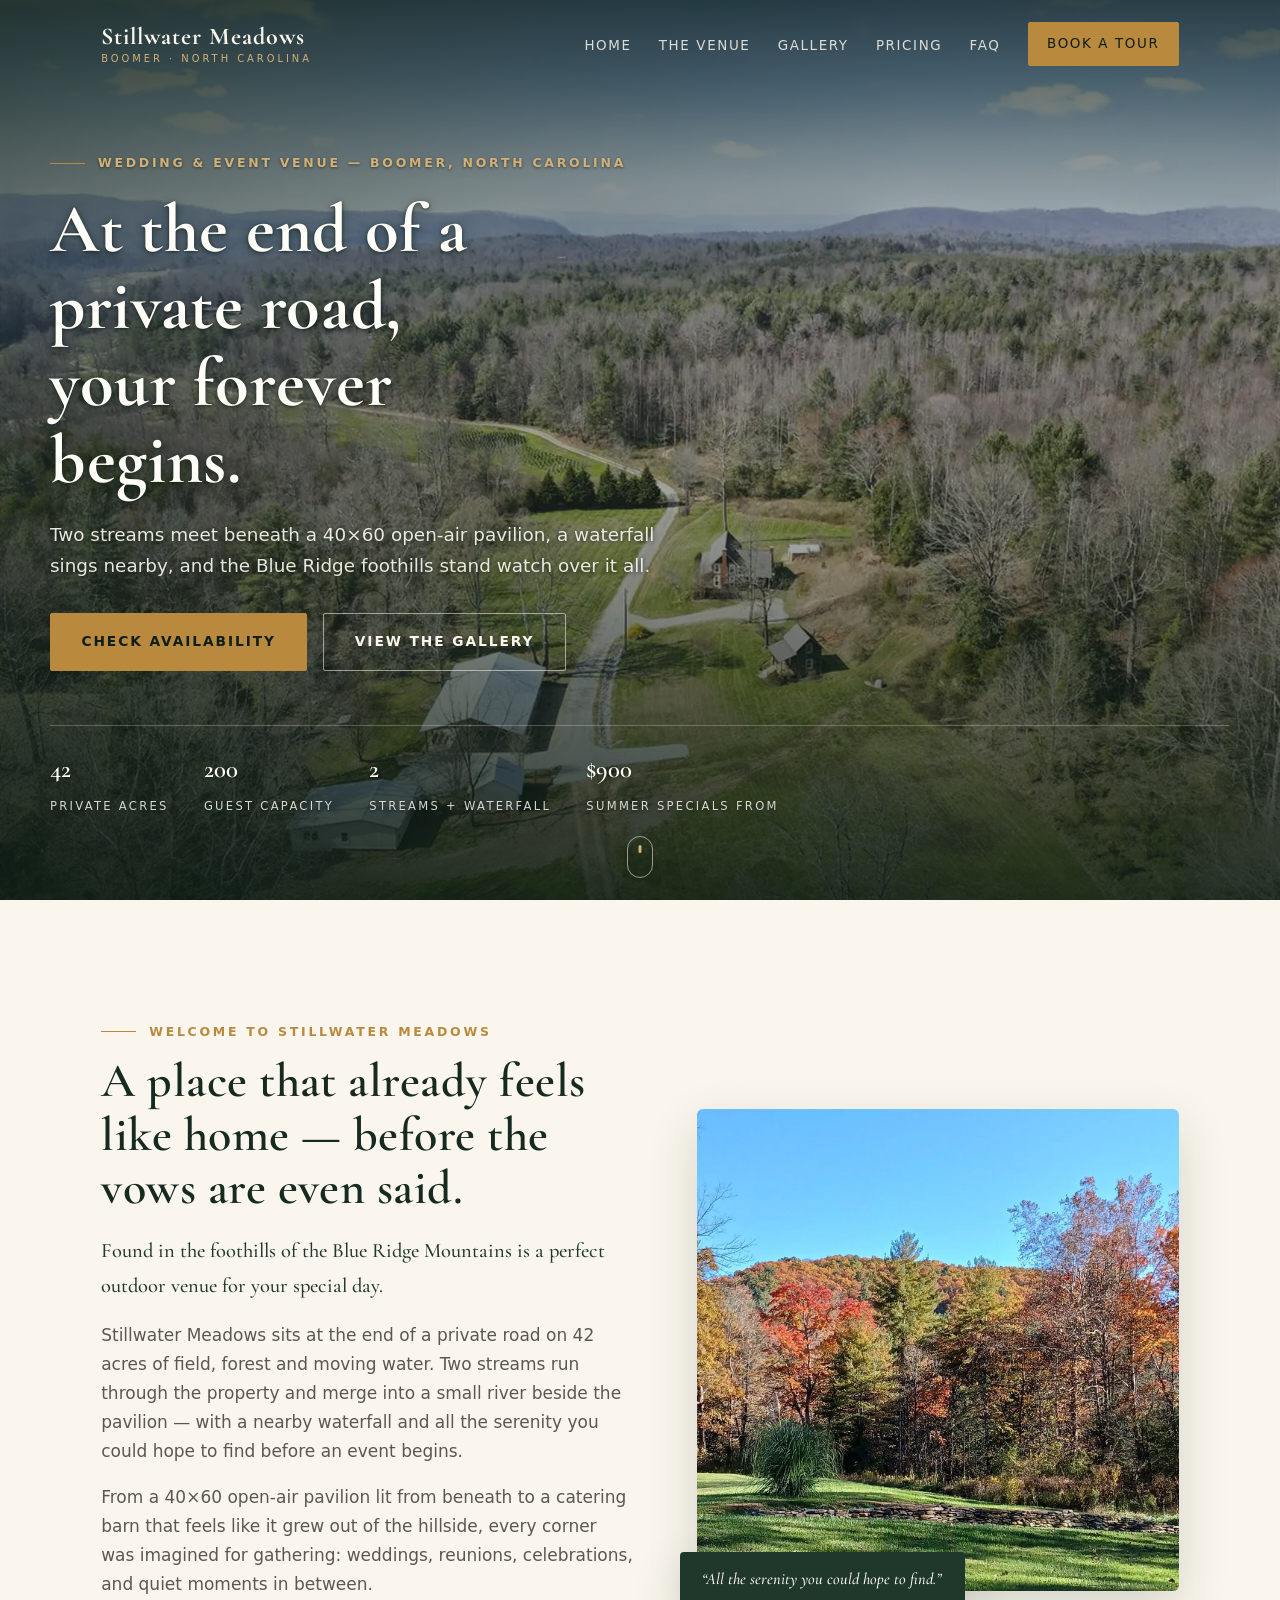
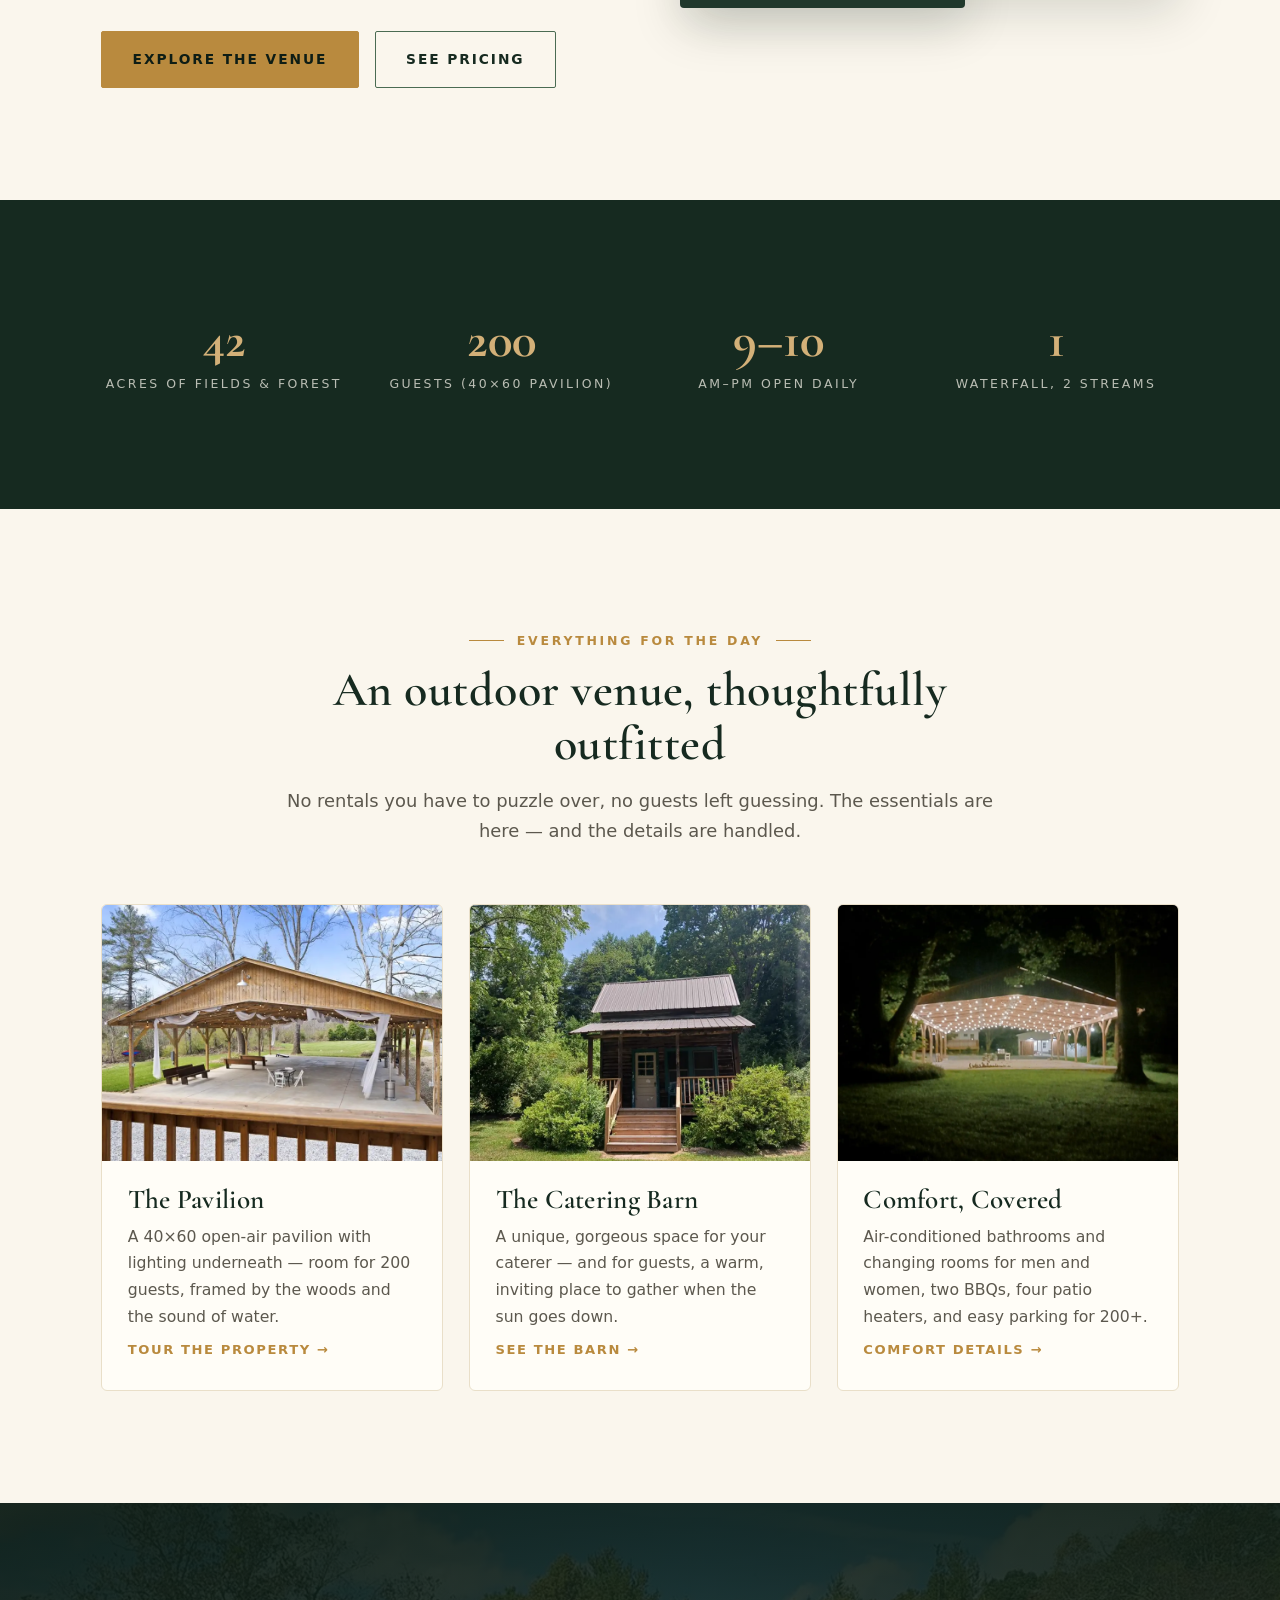
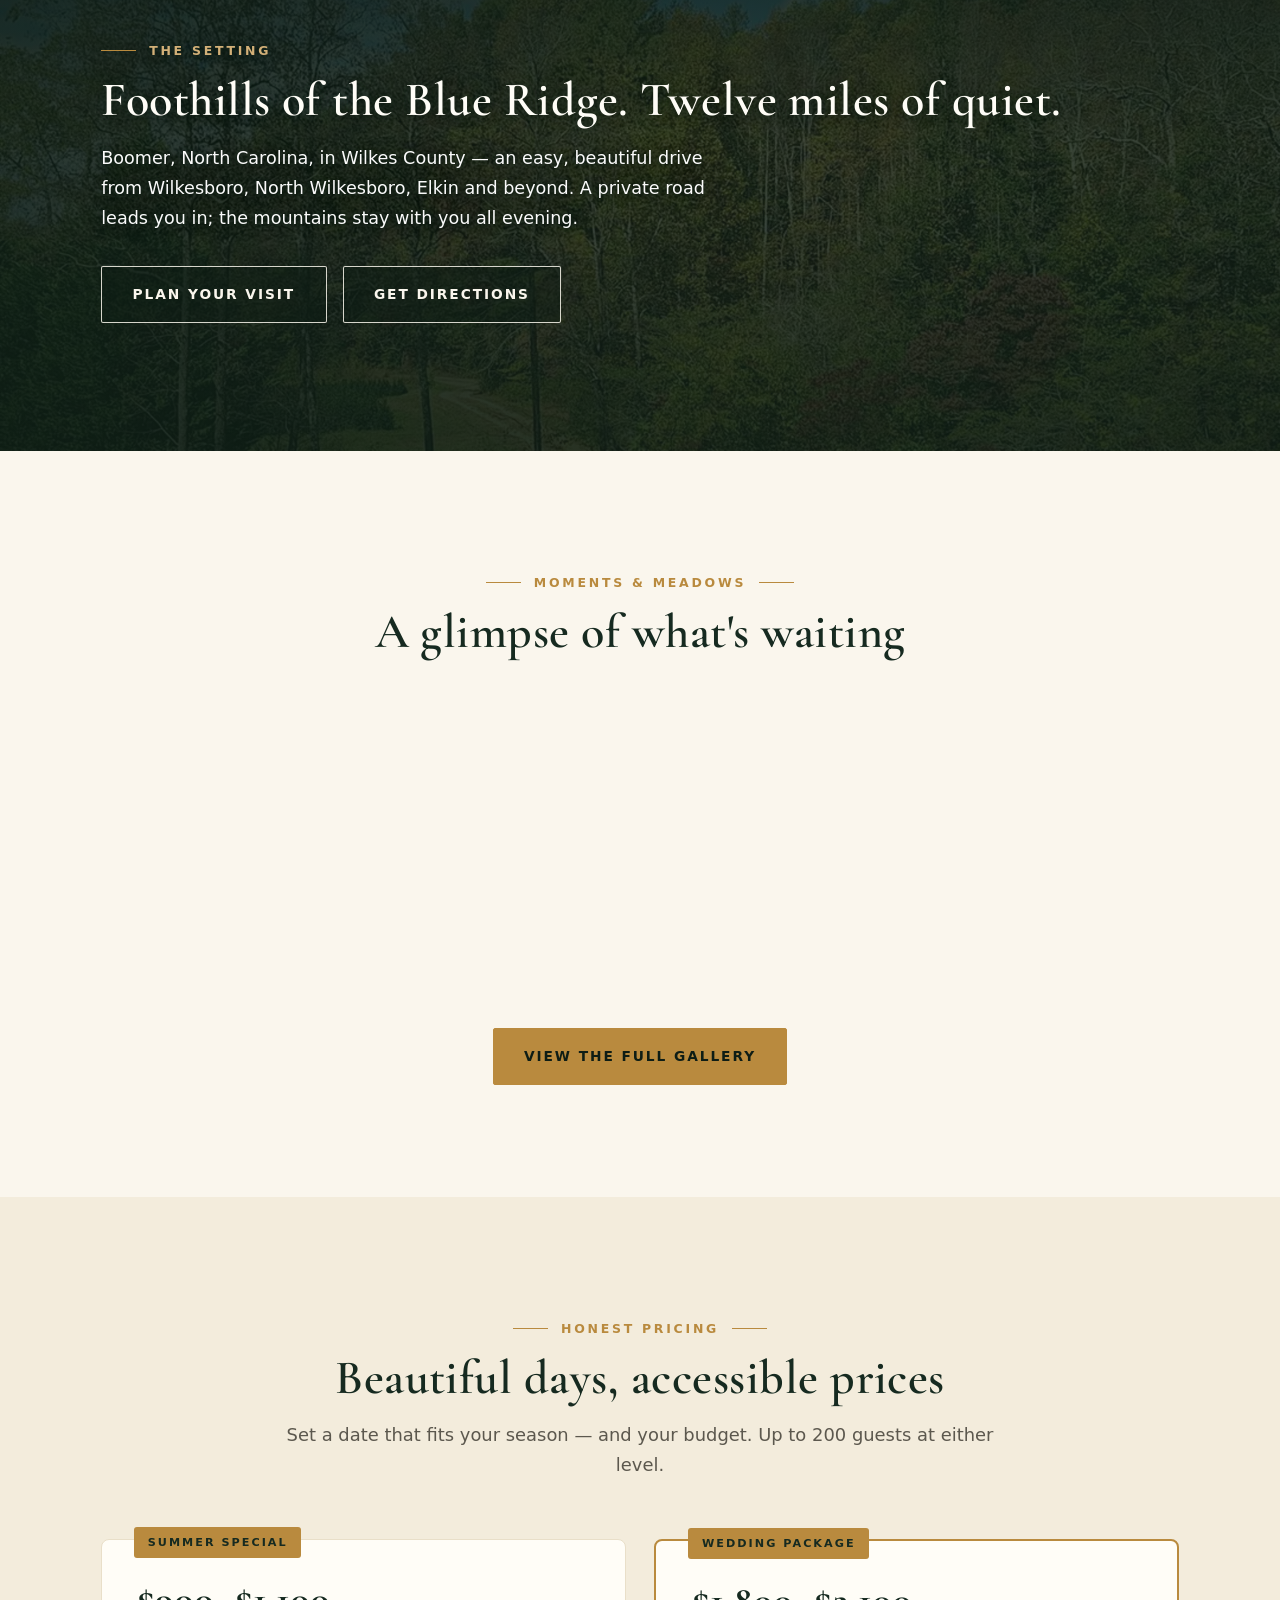
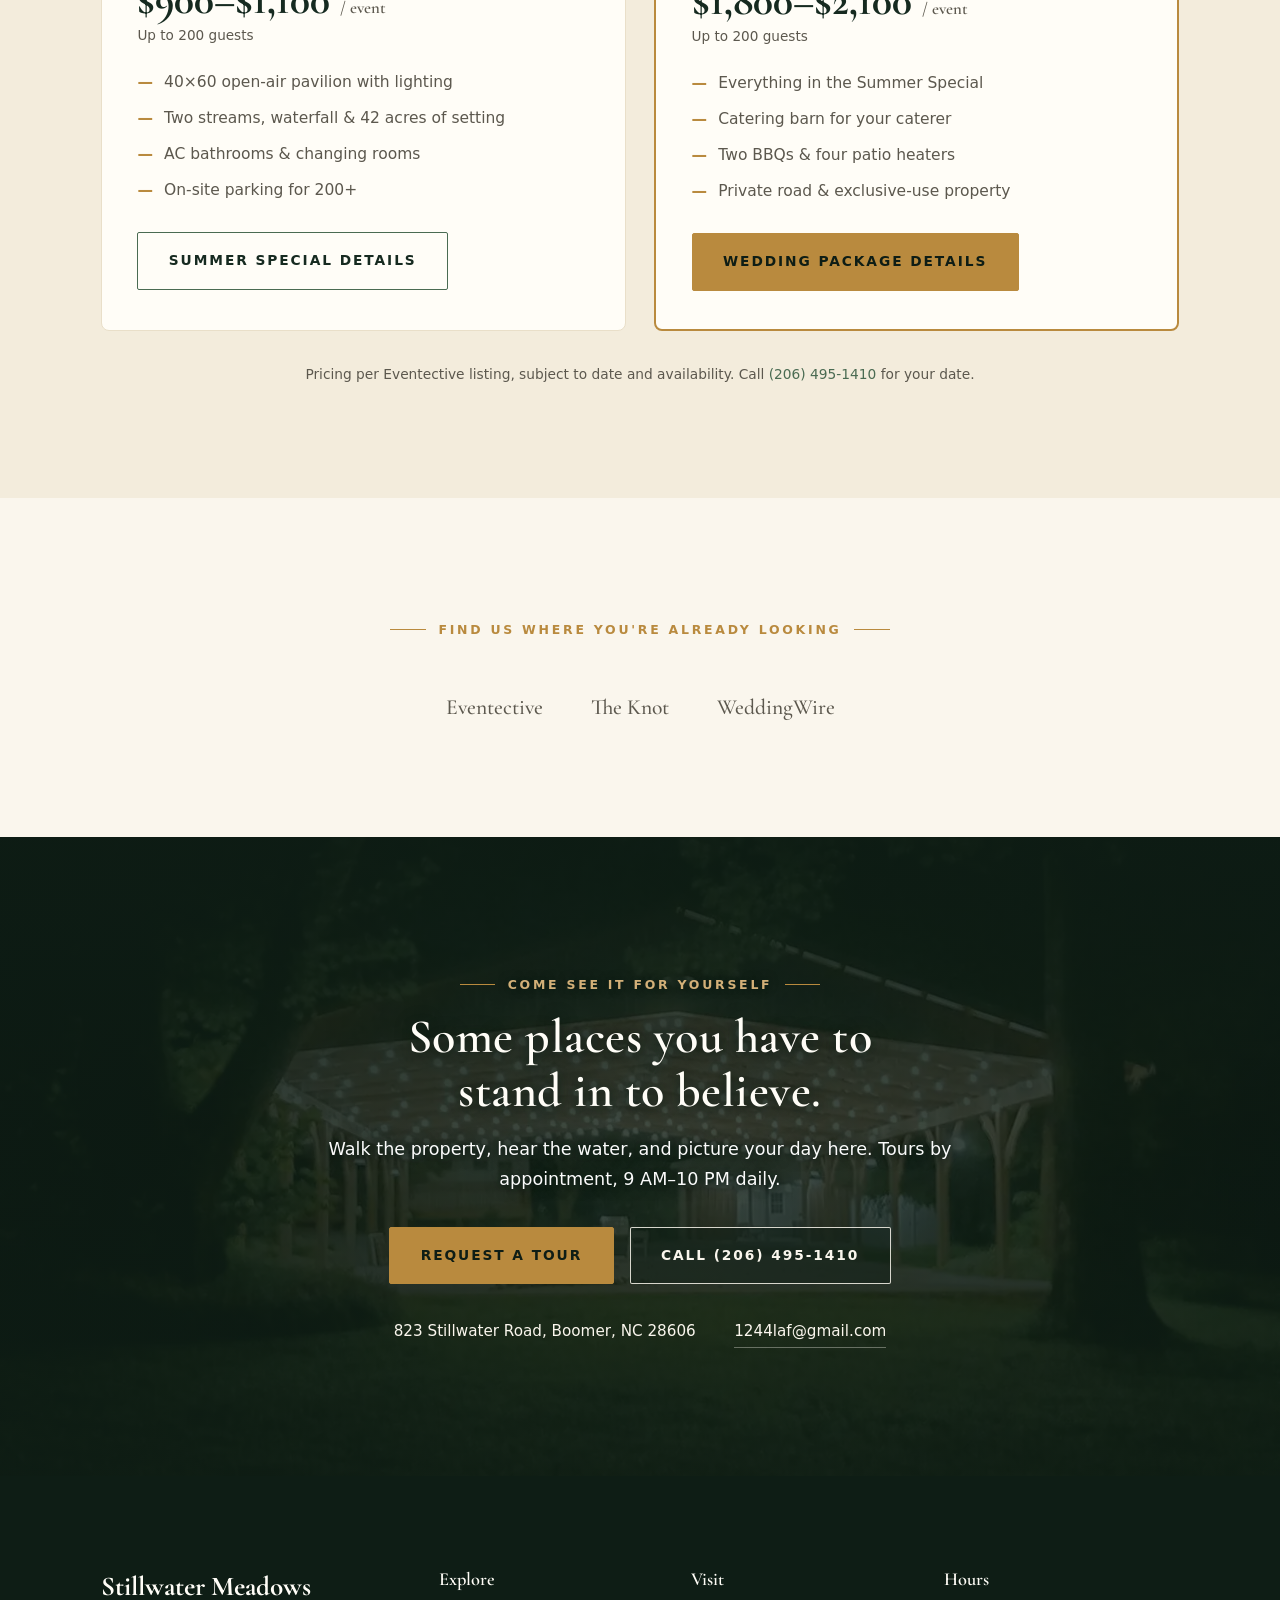
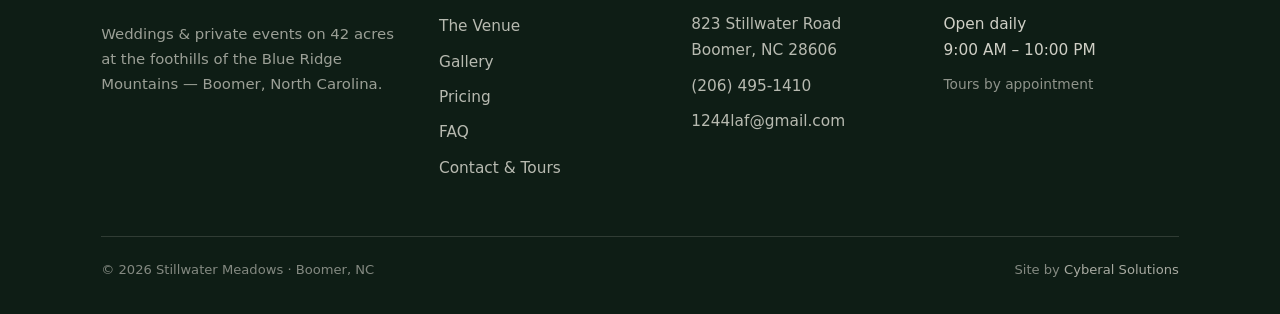
==== commit 9ac39486: "Mobile hero: top clearance under fixed header, single-line eyebrow, cache-bust v5" ====
--- a/index.html
+++ b/index.html
@@ -85,7 +85,7 @@
 
 <link rel="preload" href="/fonts/cormorant-600.woff2" as="font" type="font/woff2" crossorigin>
 <link rel="preload" href="/fonts/cormorant-700.woff2" as="font" type="font/woff2" crossorigin>
-<link rel="stylesheet" href="/css/styles.css?v=4">
+<link rel="stylesheet" href="/css/styles.css?v=5">
 </head>
 
 <body>
--- a/css/styles.css
+++ b/css/styles.css
@@ -179,7 +179,7 @@
     linear-gradient(180deg, rgba(14,29,21,.78) 0%, rgba(14,29,21,.12) 34%, rgba(14,29,21,.28) 56%, rgba(14,29,21,.86) 100%),
     linear-gradient(90deg, rgba(14,29,21,.45) 0%, rgba(14,29,21,.18) 42%, rgba(14,29,21,.04) 72%);
 }
-.hero-inner { position: relative; z-index: 2; width: 100%; padding-bottom: clamp(4rem, 9vh, 7rem); }
+.hero-inner { position: relative; z-index: 2; width: 100%; padding: clamp(5rem, 12svh, 7.5rem) 0 clamp(4rem, 9vh, 7rem); }
 .hero-inner .eyebrow { color: var(--gold-soft); text-shadow: 0 1px 3px rgba(14,29,21,.6); }
 .hero-inner h1 { color: var(--white); max-width: 15ch; margin: 1.1rem 0 1.2rem; text-shadow: 0 2px 8px rgba(14,29,21,.55), 0 1px 3px rgba(14,29,21,.6); }
 .hero-inner p.lede { color: rgba(250,246,237,.92); max-width: 52ch; font-size: 1.15rem; text-shadow: 0 1px 4px rgba(14,29,21,.7); }
@@ -465,6 +465,10 @@
       linear-gradient(180deg, rgba(14,29,21,.85) 0%, rgba(14,29,21,.45) 38%, rgba(14,29,21,.55) 62%, rgba(14,29,21,.92) 100%),
       linear-gradient(90deg, rgba(14,29,21,.35) 0%, rgba(14,29,21,.15) 55%);
   }
+  .hero-inner .eyebrow { font-size: .7rem; letter-spacing: .16em; }
+}
+@media (max-width: 400px) {
+  .hero-inner .eyebrow::before { display: none; }
 }
 
 /* ---------- Footer ---------- */
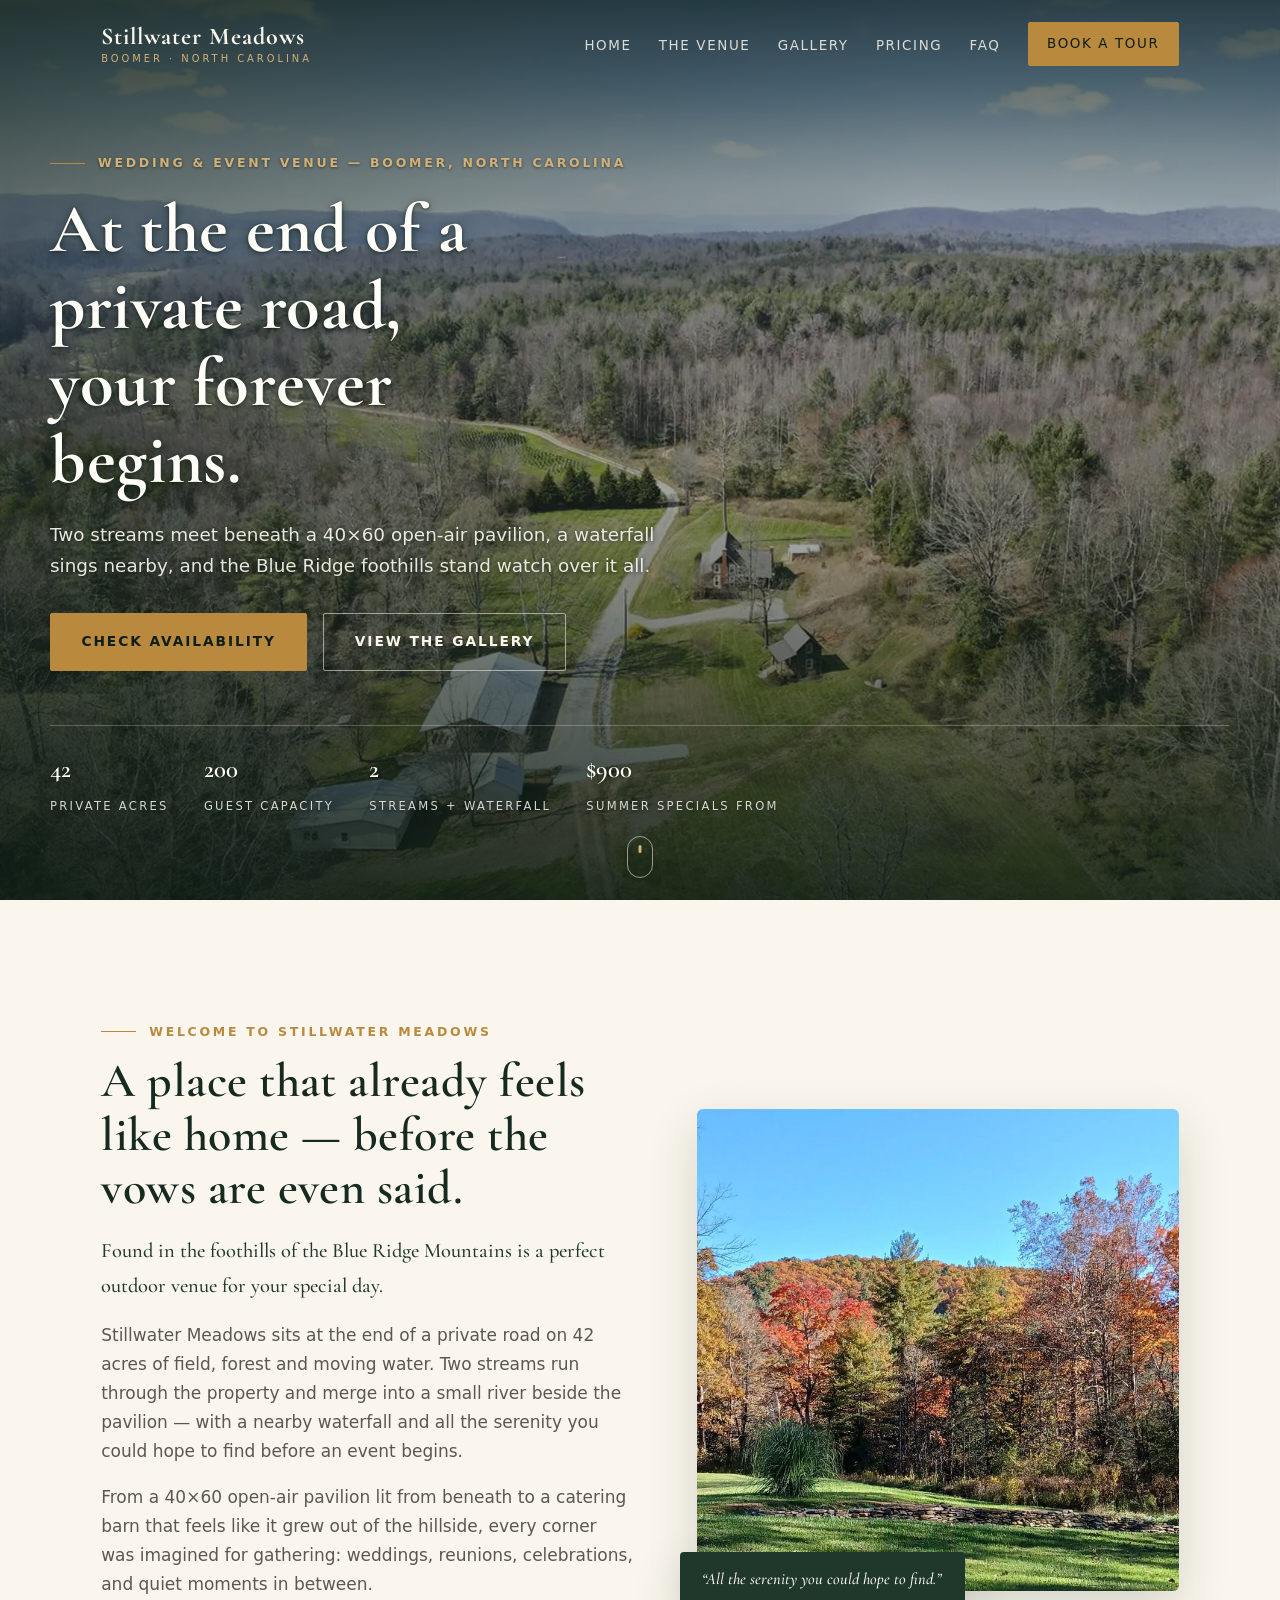
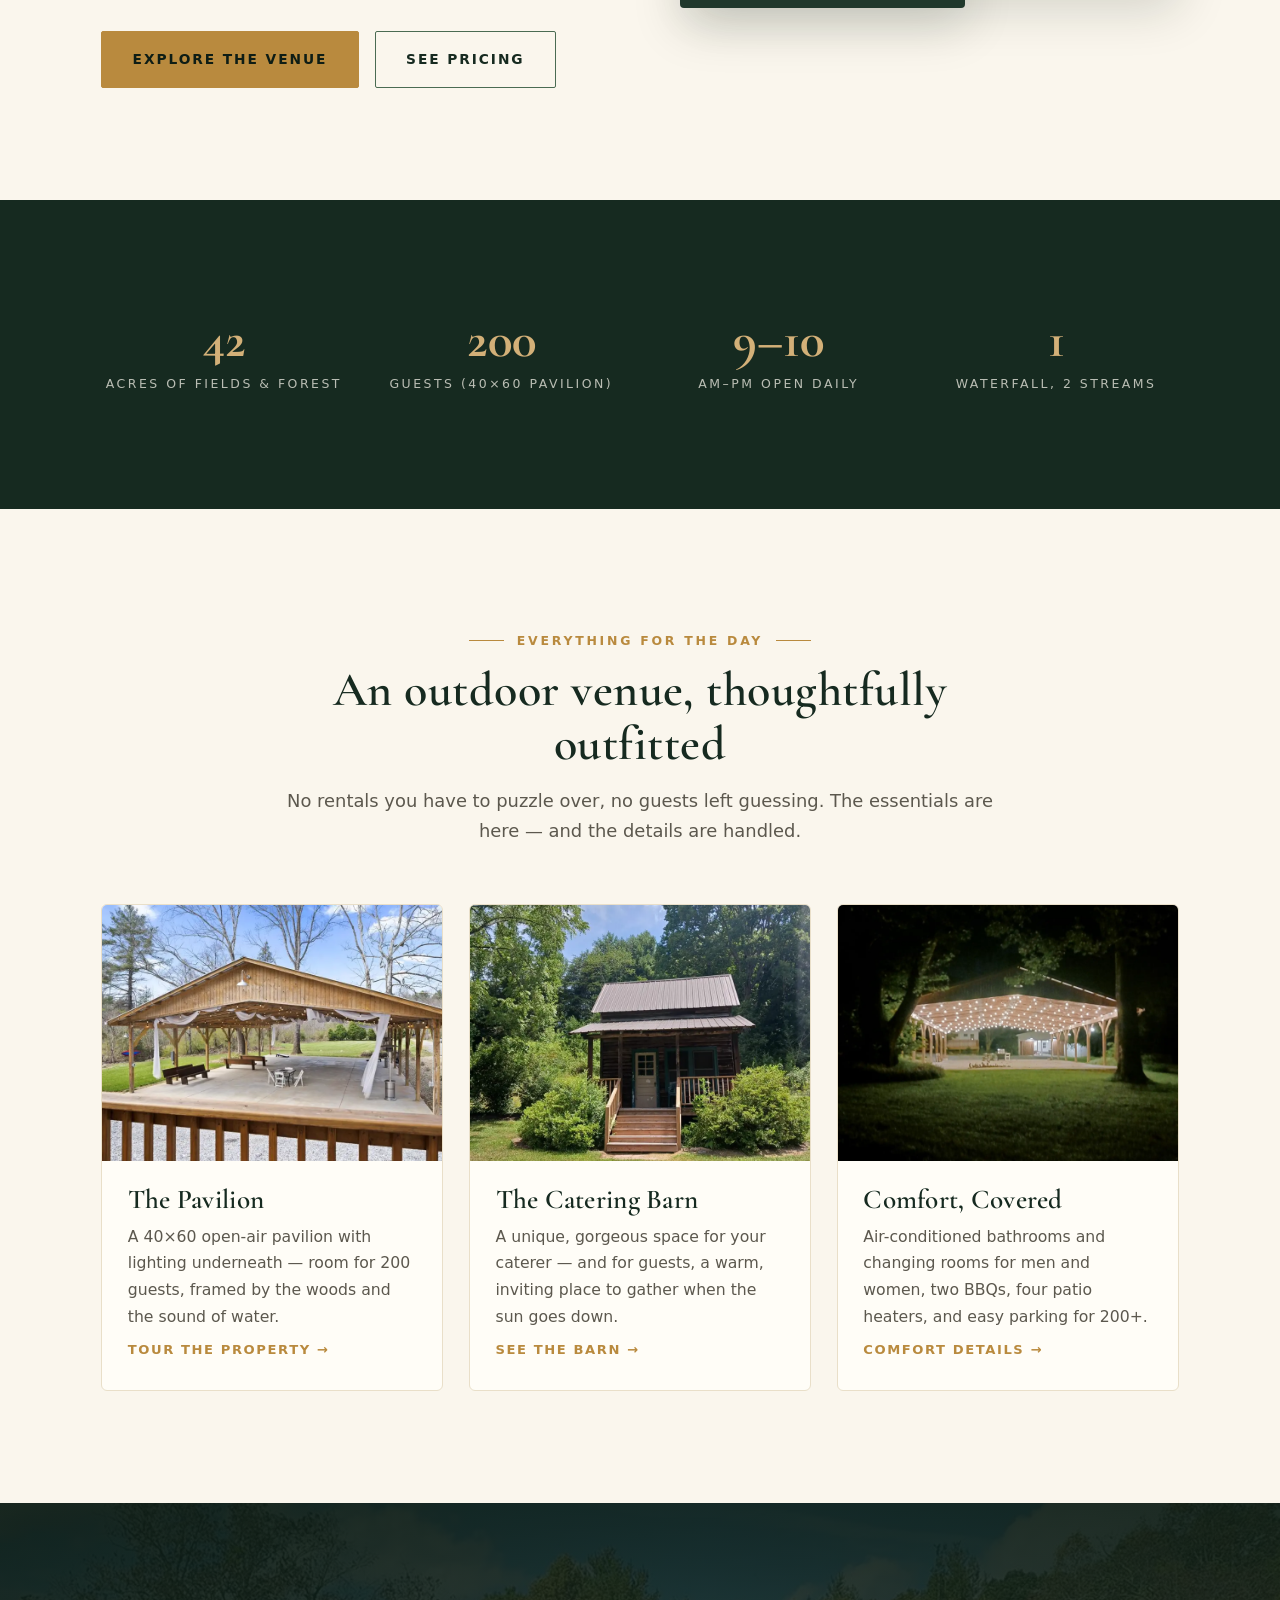
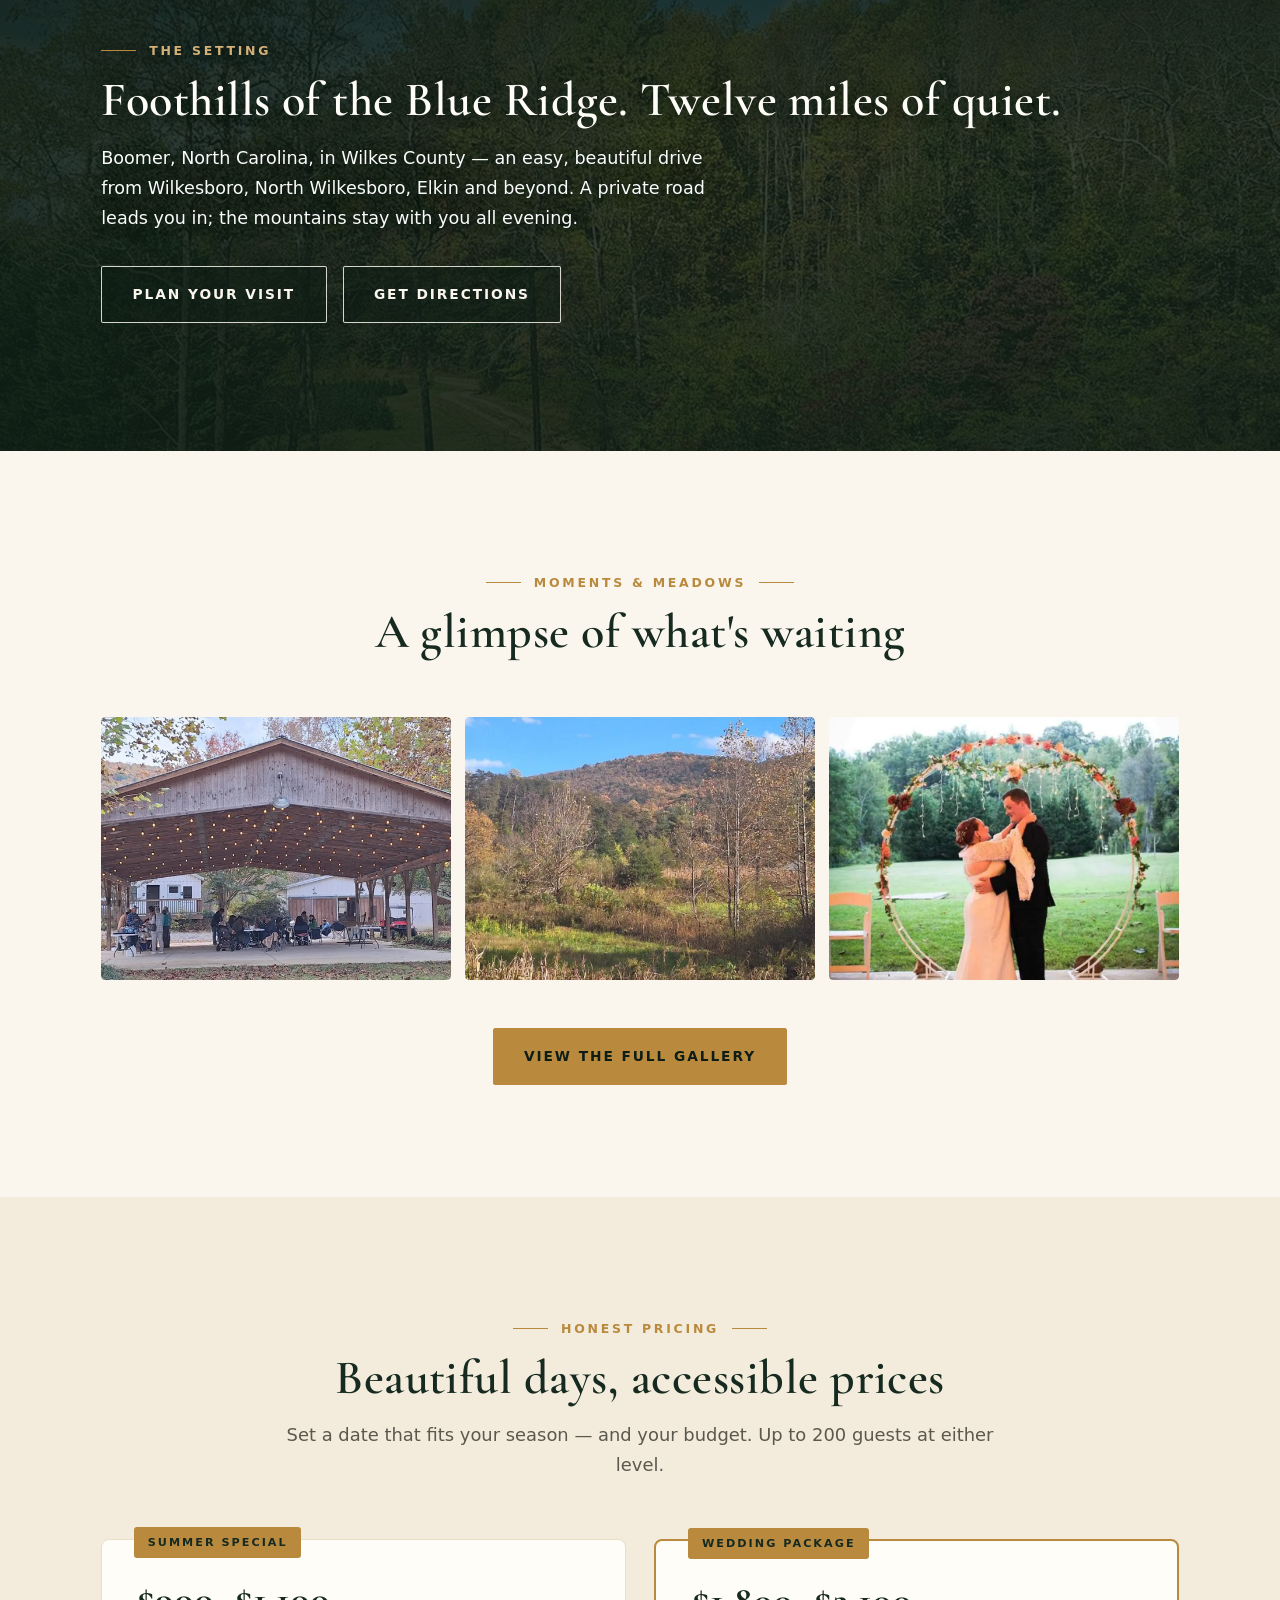
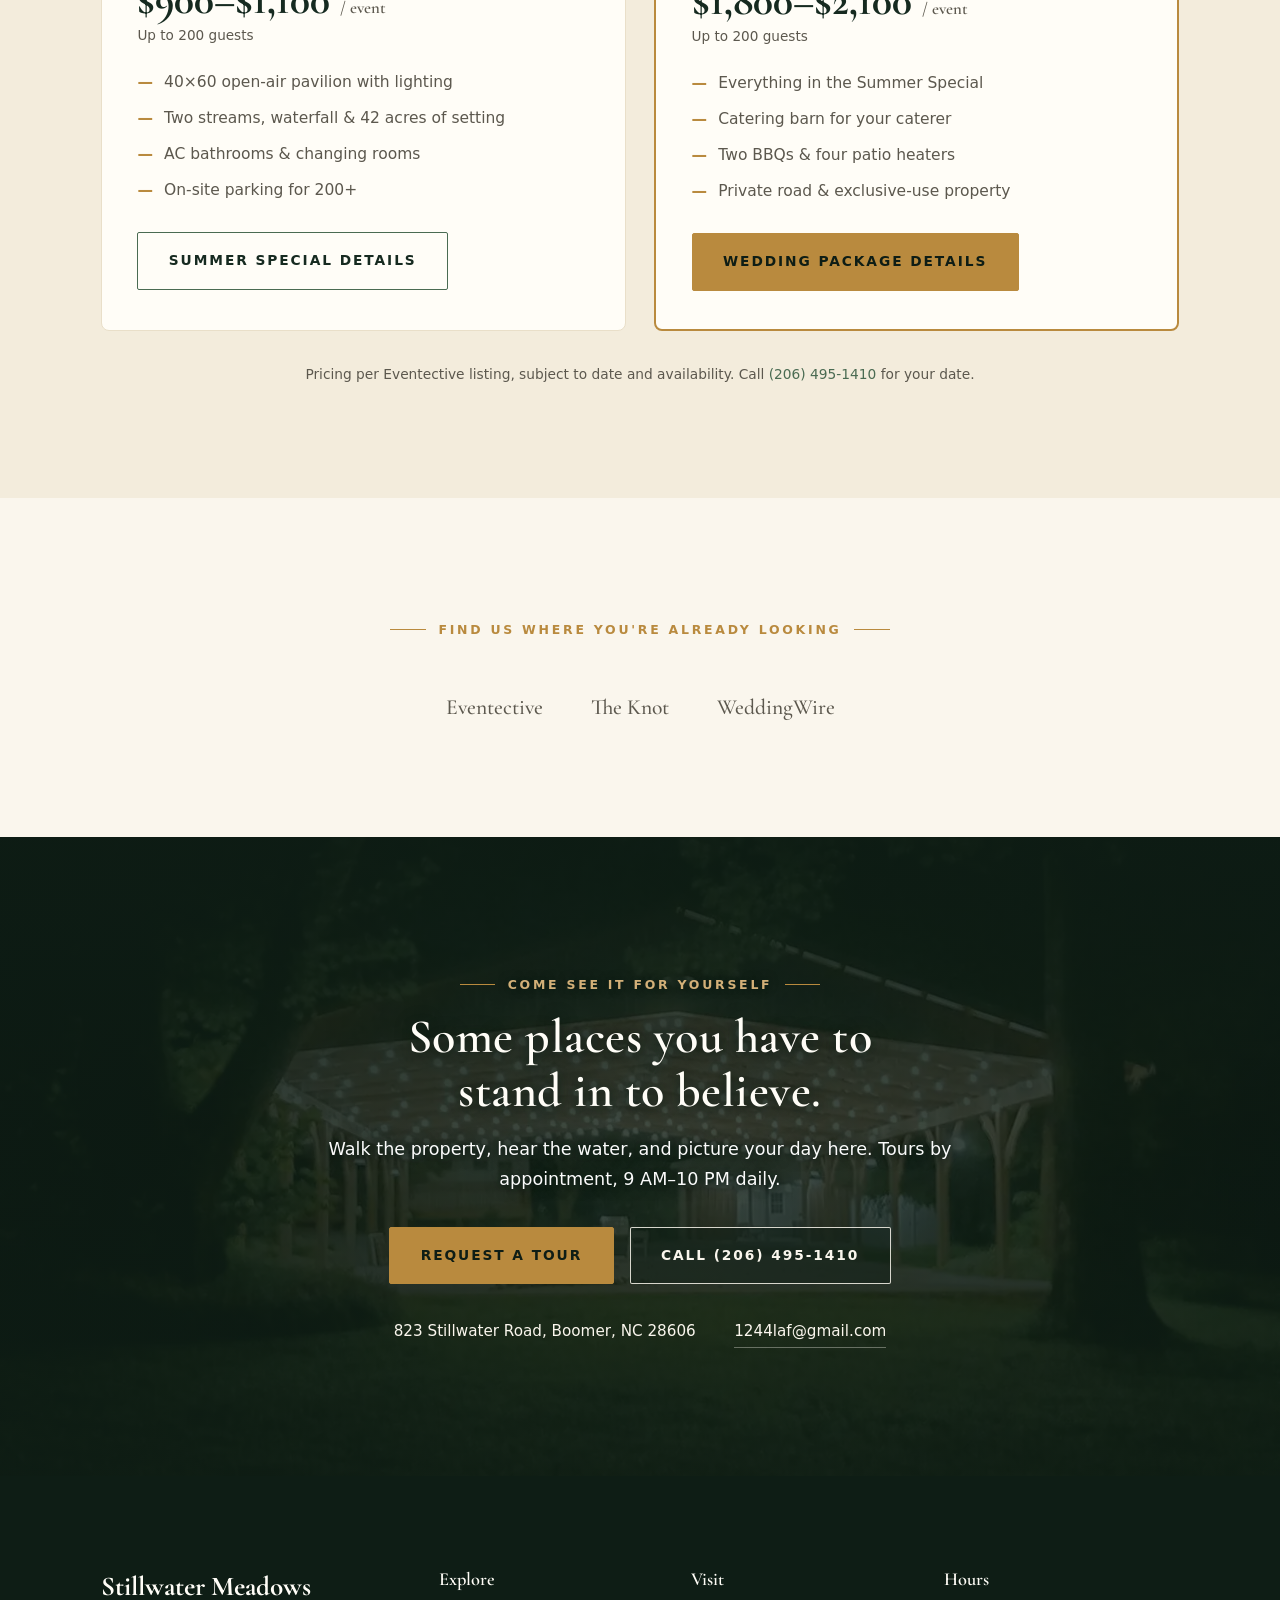
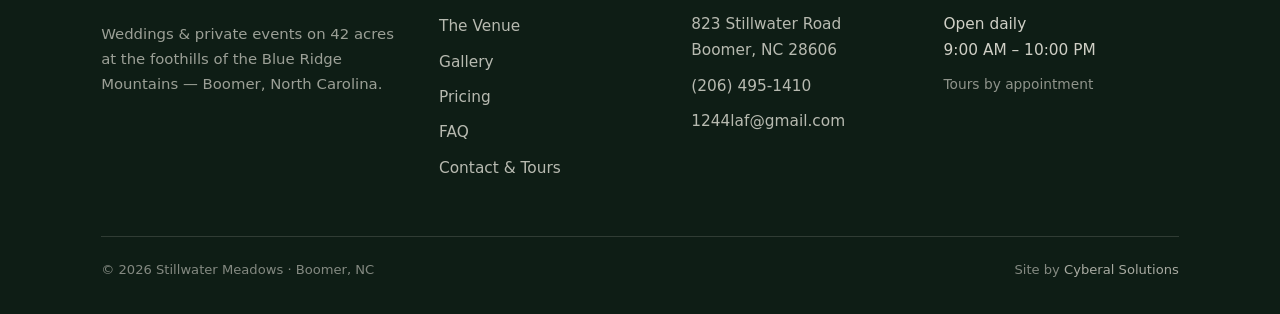
==== commit d388f1da: "Single-line mobile hero eyebrow (hide dash at <=640px), cache-bust v6" ====
--- a/index.html
+++ b/index.html
@@ -85,7 +85,7 @@
 
 <link rel="preload" href="/fonts/cormorant-600.woff2" as="font" type="font/woff2" crossorigin>
 <link rel="preload" href="/fonts/cormorant-700.woff2" as="font" type="font/woff2" crossorigin>
-<link rel="stylesheet" href="/css/styles.css?v=5">
+<link rel="stylesheet" href="/css/styles.css?v=6">
 </head>
 
 <body>
--- a/css/styles.css
+++ b/css/styles.css
@@ -466,8 +466,6 @@
       linear-gradient(90deg, rgba(14,29,21,.35) 0%, rgba(14,29,21,.15) 55%);
   }
   .hero-inner .eyebrow { font-size: .7rem; letter-spacing: .16em; }
-}
-@media (max-width: 400px) {
   .hero-inner .eyebrow::before { display: none; }
 }
 
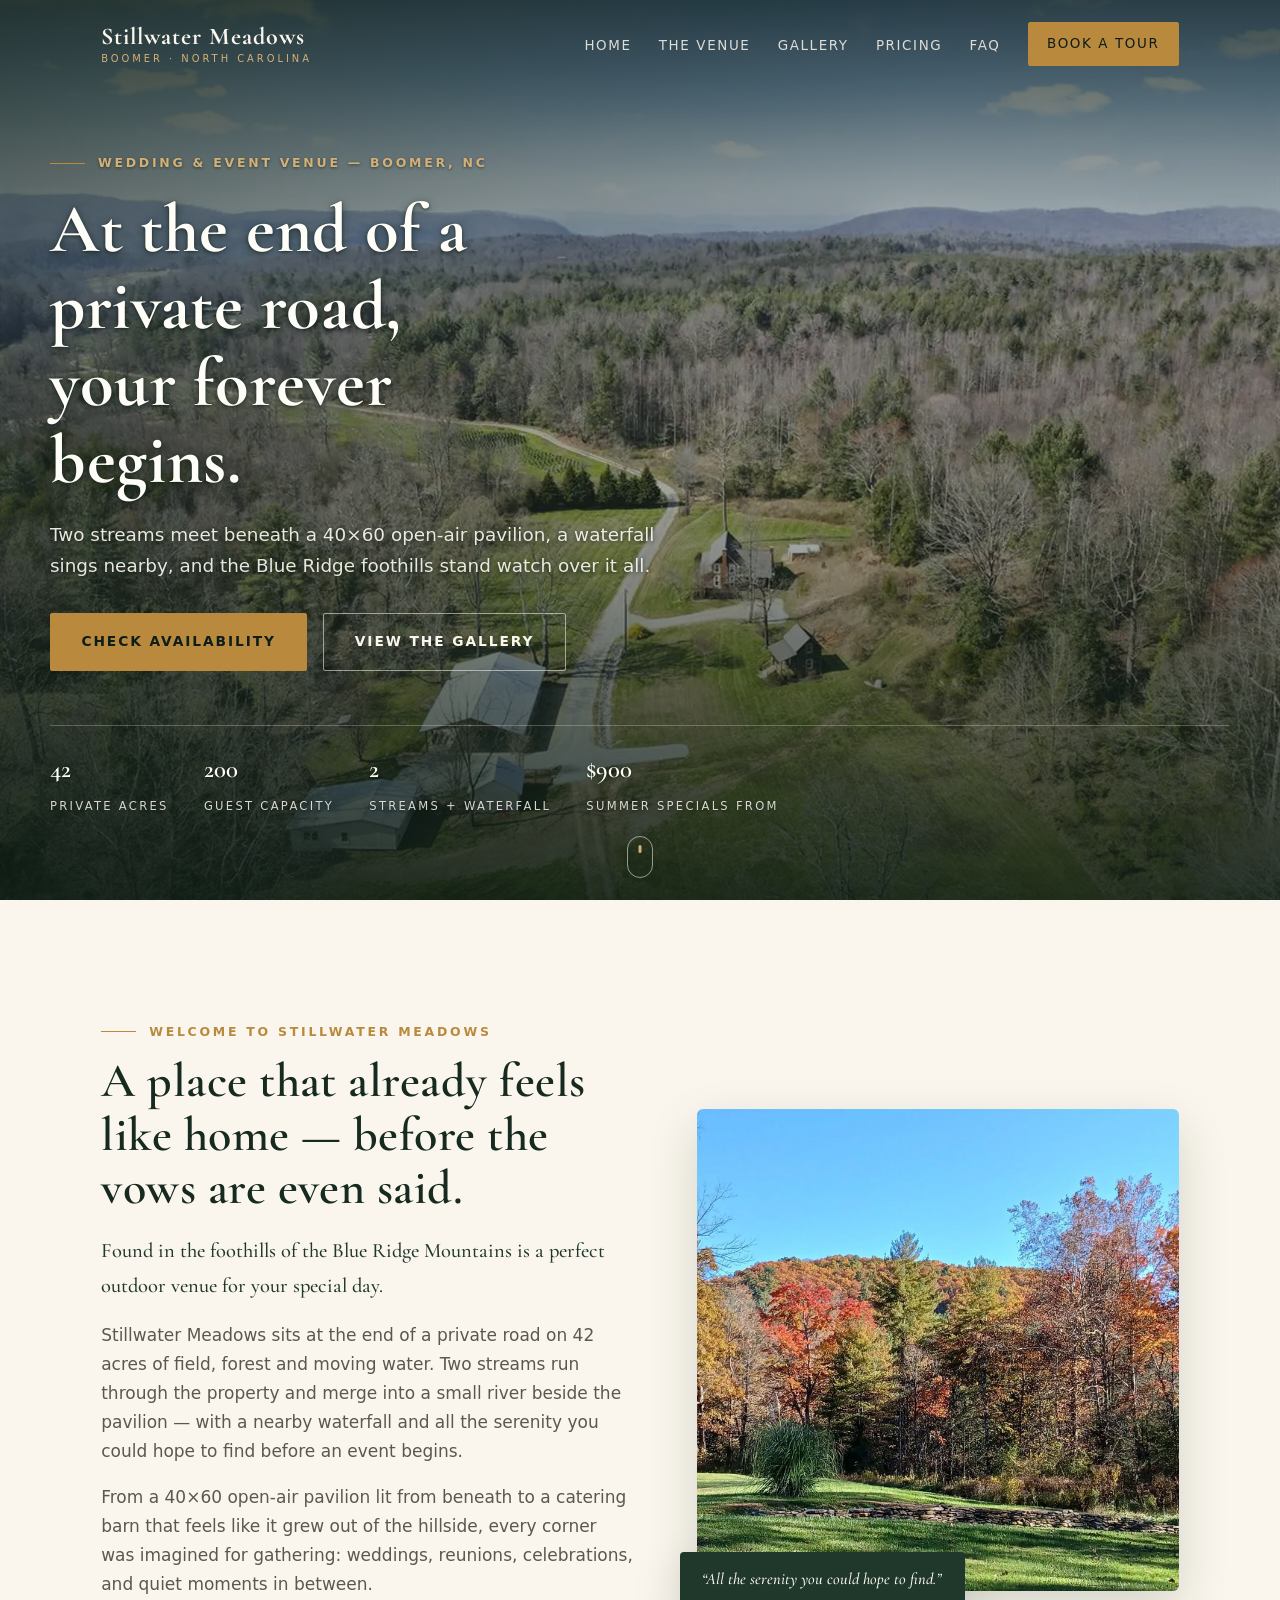
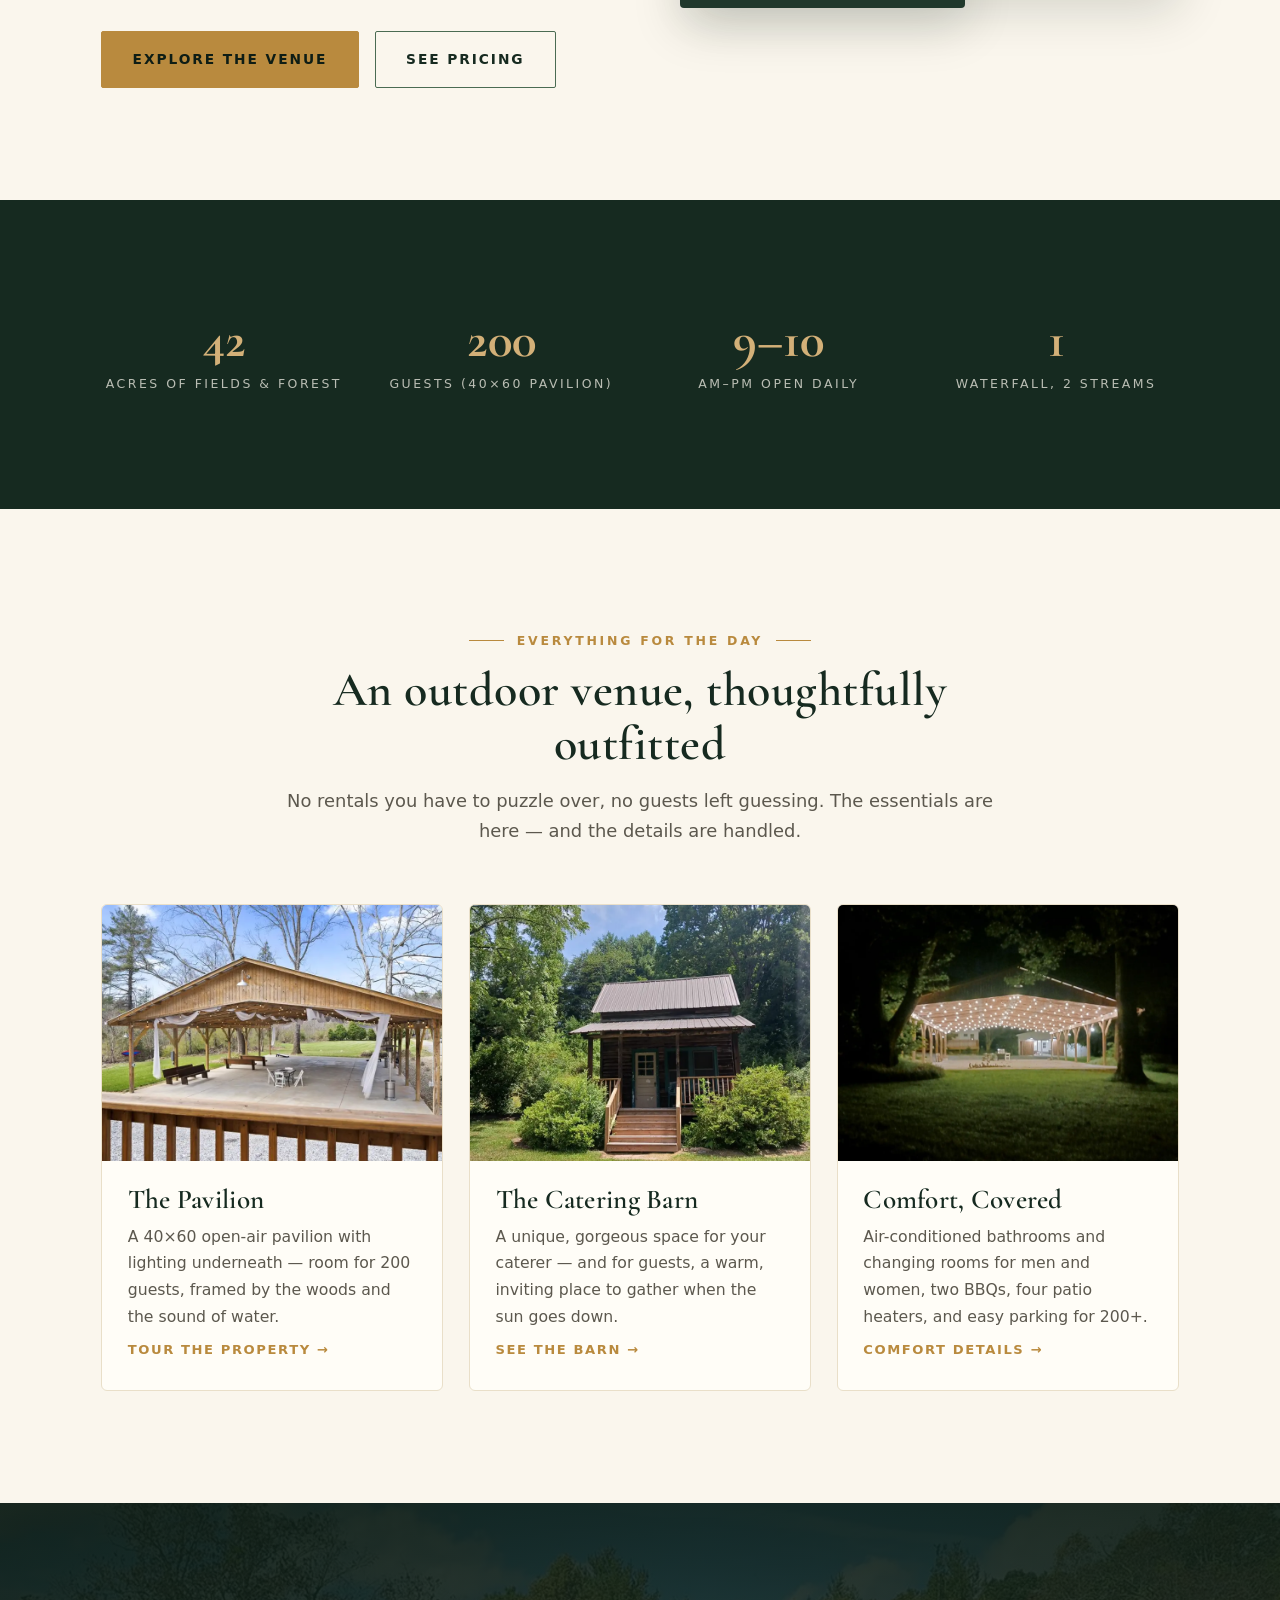
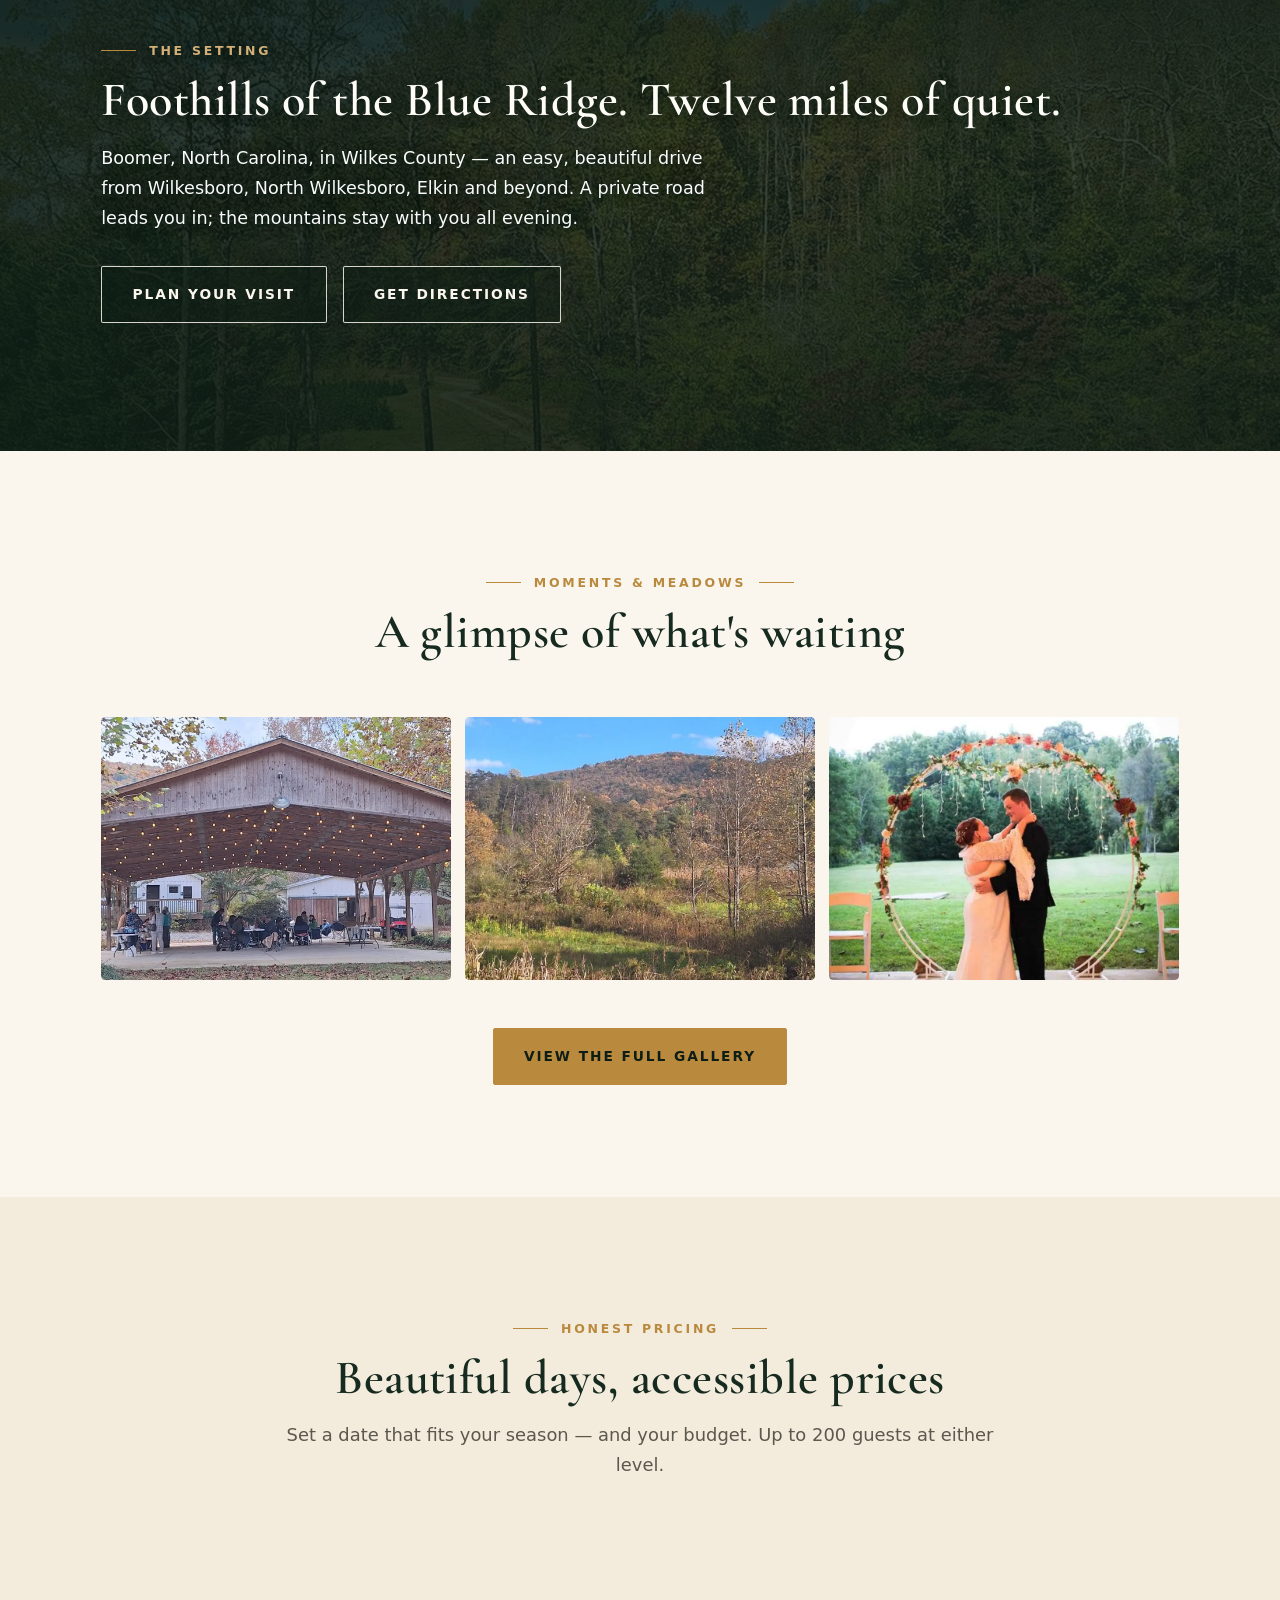
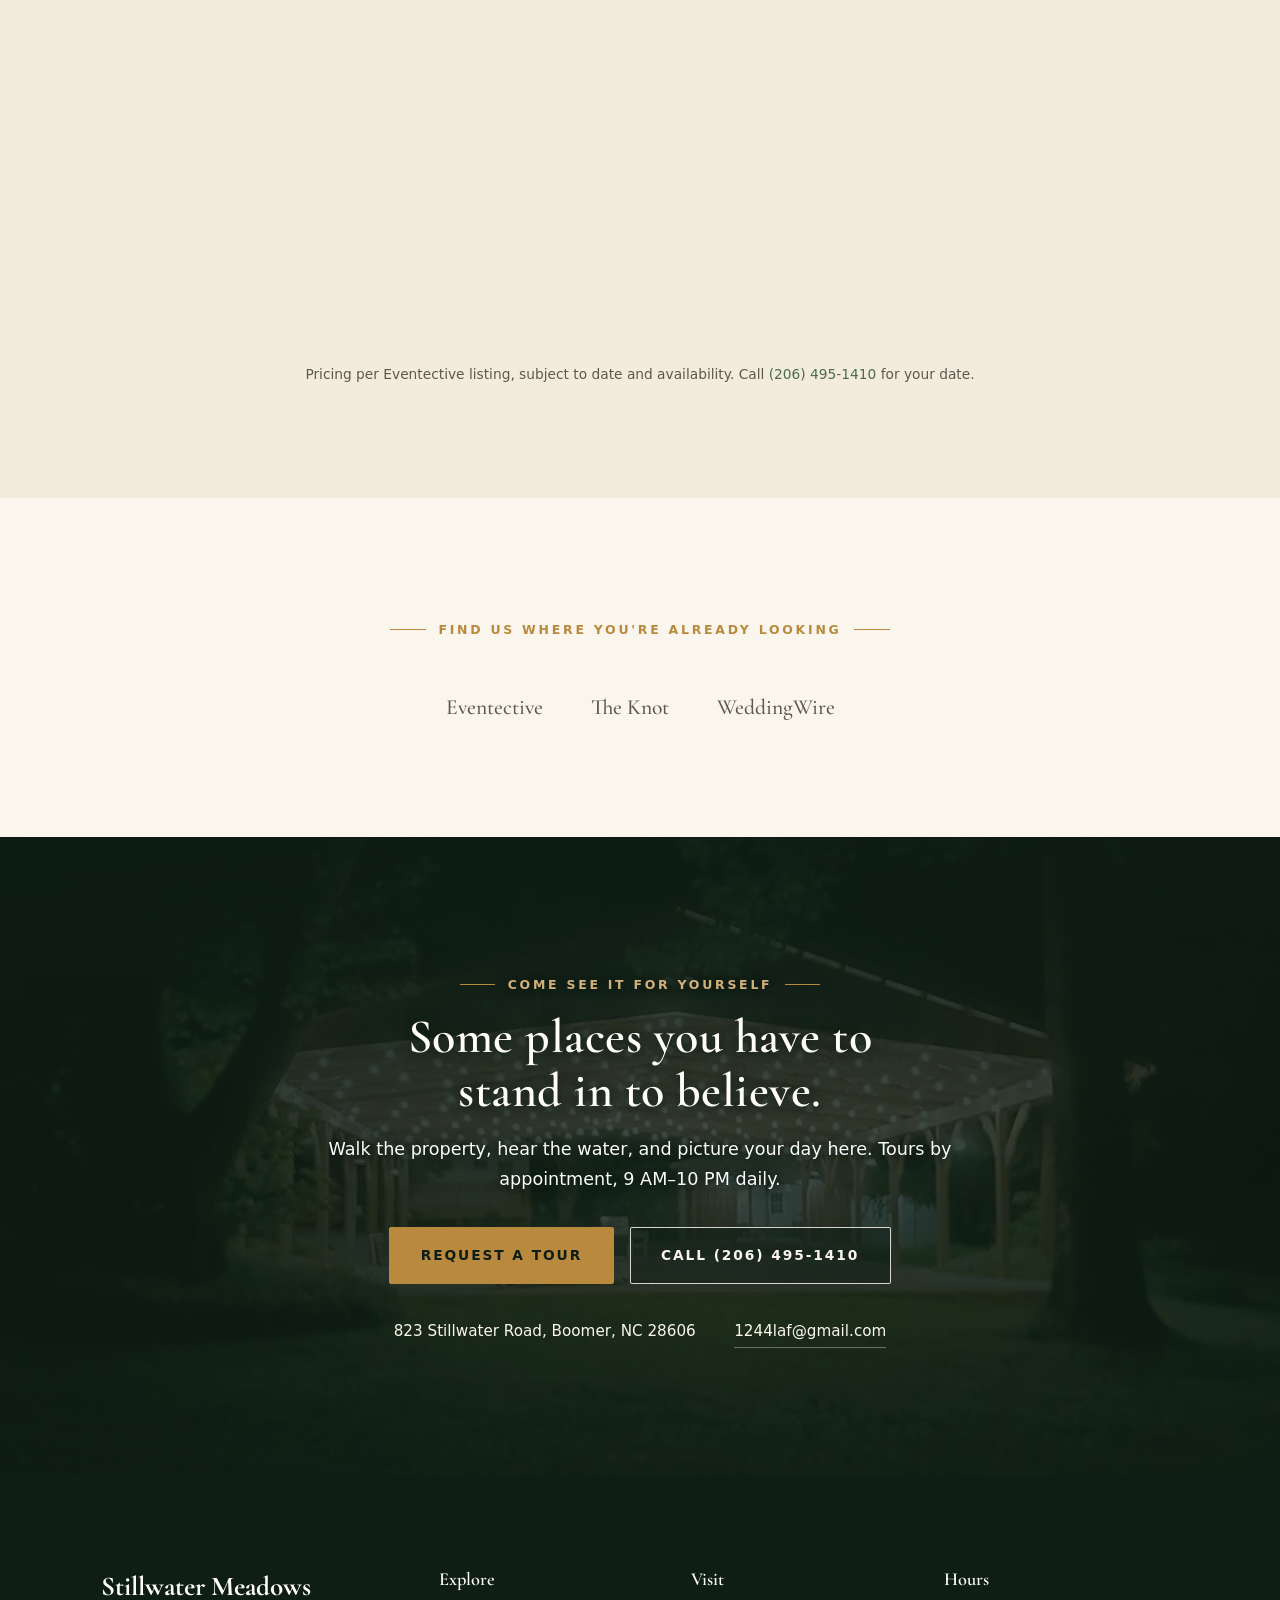
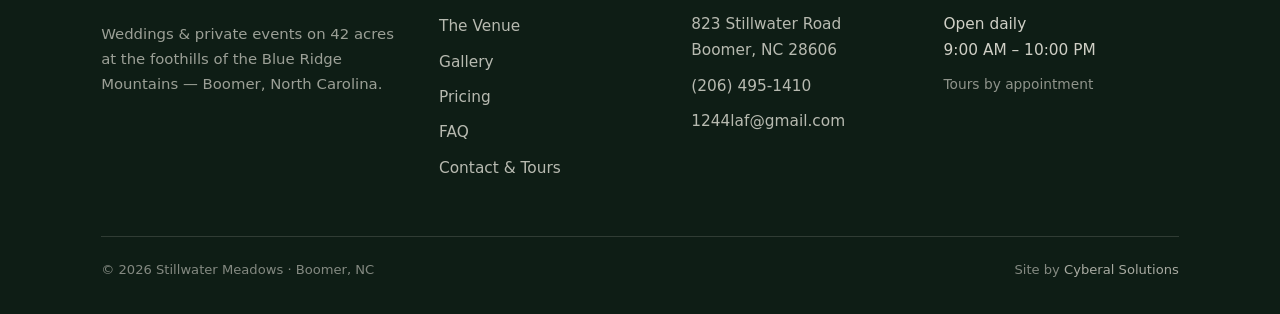
==== commit 10211ae8: "Mobile hero spacing: tighter top pad, single-line eyebrow copy, full-width CTAs, balanced h1 - v7" ====
--- a/index.html
+++ b/index.html
@@ -85,7 +85,7 @@
 
 <link rel="preload" href="/fonts/cormorant-600.woff2" as="font" type="font/woff2" crossorigin>
 <link rel="preload" href="/fonts/cormorant-700.woff2" as="font" type="font/woff2" crossorigin>
-<link rel="stylesheet" href="/css/styles.css?v=6">
+<link rel="stylesheet" href="/css/styles.css?v=7">
 </head>
 
 <body>
@@ -121,7 +121,7 @@
     <img src="/img/4008076.webp" alt="Aerial view of Stillwater Meadows — the pavilion, fields and Blue Ridge foothills on 42 private acres in Boomer, NC" fetchpriority="high">
   </div>
   <div class="wrap hero-inner">
-    <span class="eyebrow">Wedding &amp; Event Venue — Boomer, North Carolina</span>
+    <span class="eyebrow">Wedding &amp; Event Venue — Boomer, NC</span>
     <h1>At the end of a private road, your forever begins.</h1>
     <p class="lede">Two streams meet beneath a 40&times;60 open-air pavilion, a waterfall sings nearby, and the Blue Ridge foothills stand watch over it all.</p>
     <div class="hero-cta">
--- a/css/styles.css
+++ b/css/styles.css
@@ -465,8 +465,14 @@
       linear-gradient(180deg, rgba(14,29,21,.85) 0%, rgba(14,29,21,.45) 38%, rgba(14,29,21,.55) 62%, rgba(14,29,21,.92) 100%),
       linear-gradient(90deg, rgba(14,29,21,.35) 0%, rgba(14,29,21,.15) 55%);
   }
+  .hero-inner {
+    padding-top: 5.4rem;
+    padding-bottom: 5.5rem;
+  }
   .hero-inner .eyebrow { font-size: .7rem; letter-spacing: .16em; }
   .hero-inner .eyebrow::before { display: none; }
+  .hero-inner h1 { max-width: 100%; margin-top: 1.35rem; }
+  .hero-cta .btn { width: 100%; text-align: center; }
 }
 
 /* ---------- Footer ---------- */
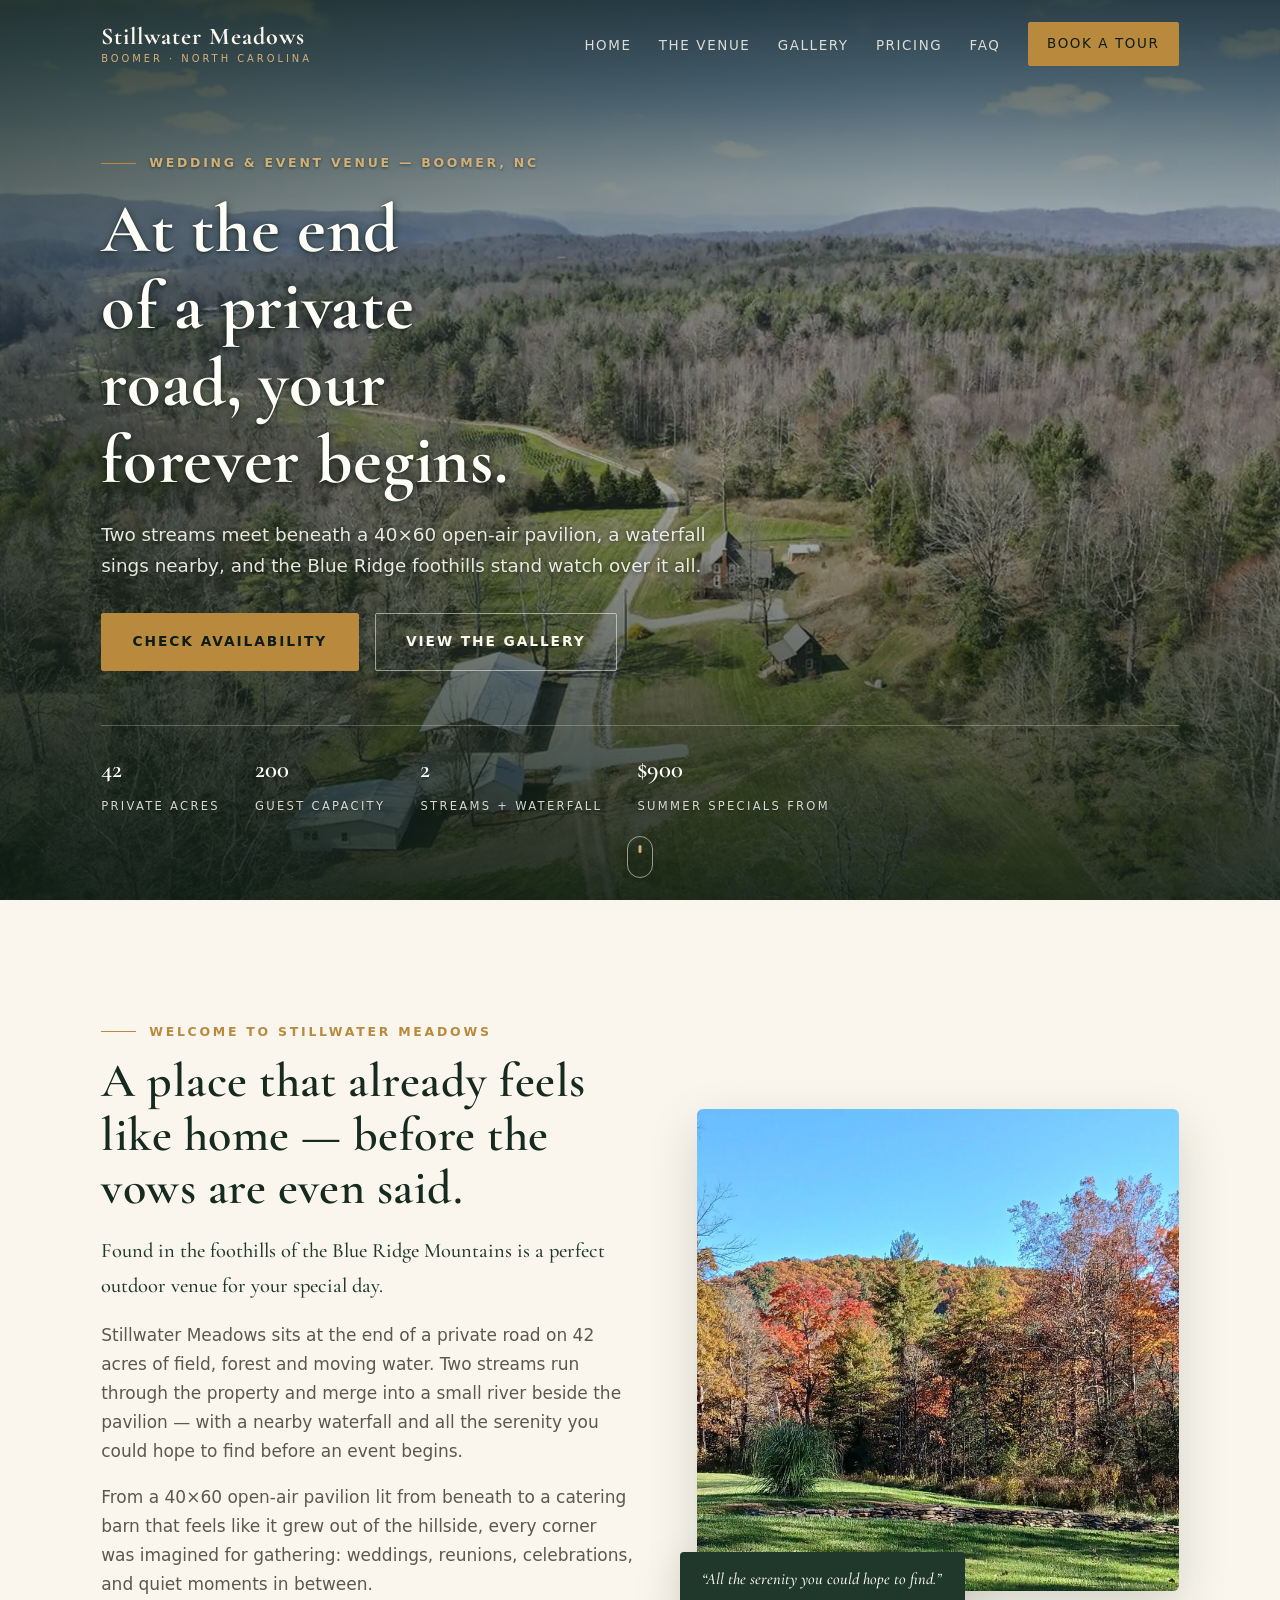
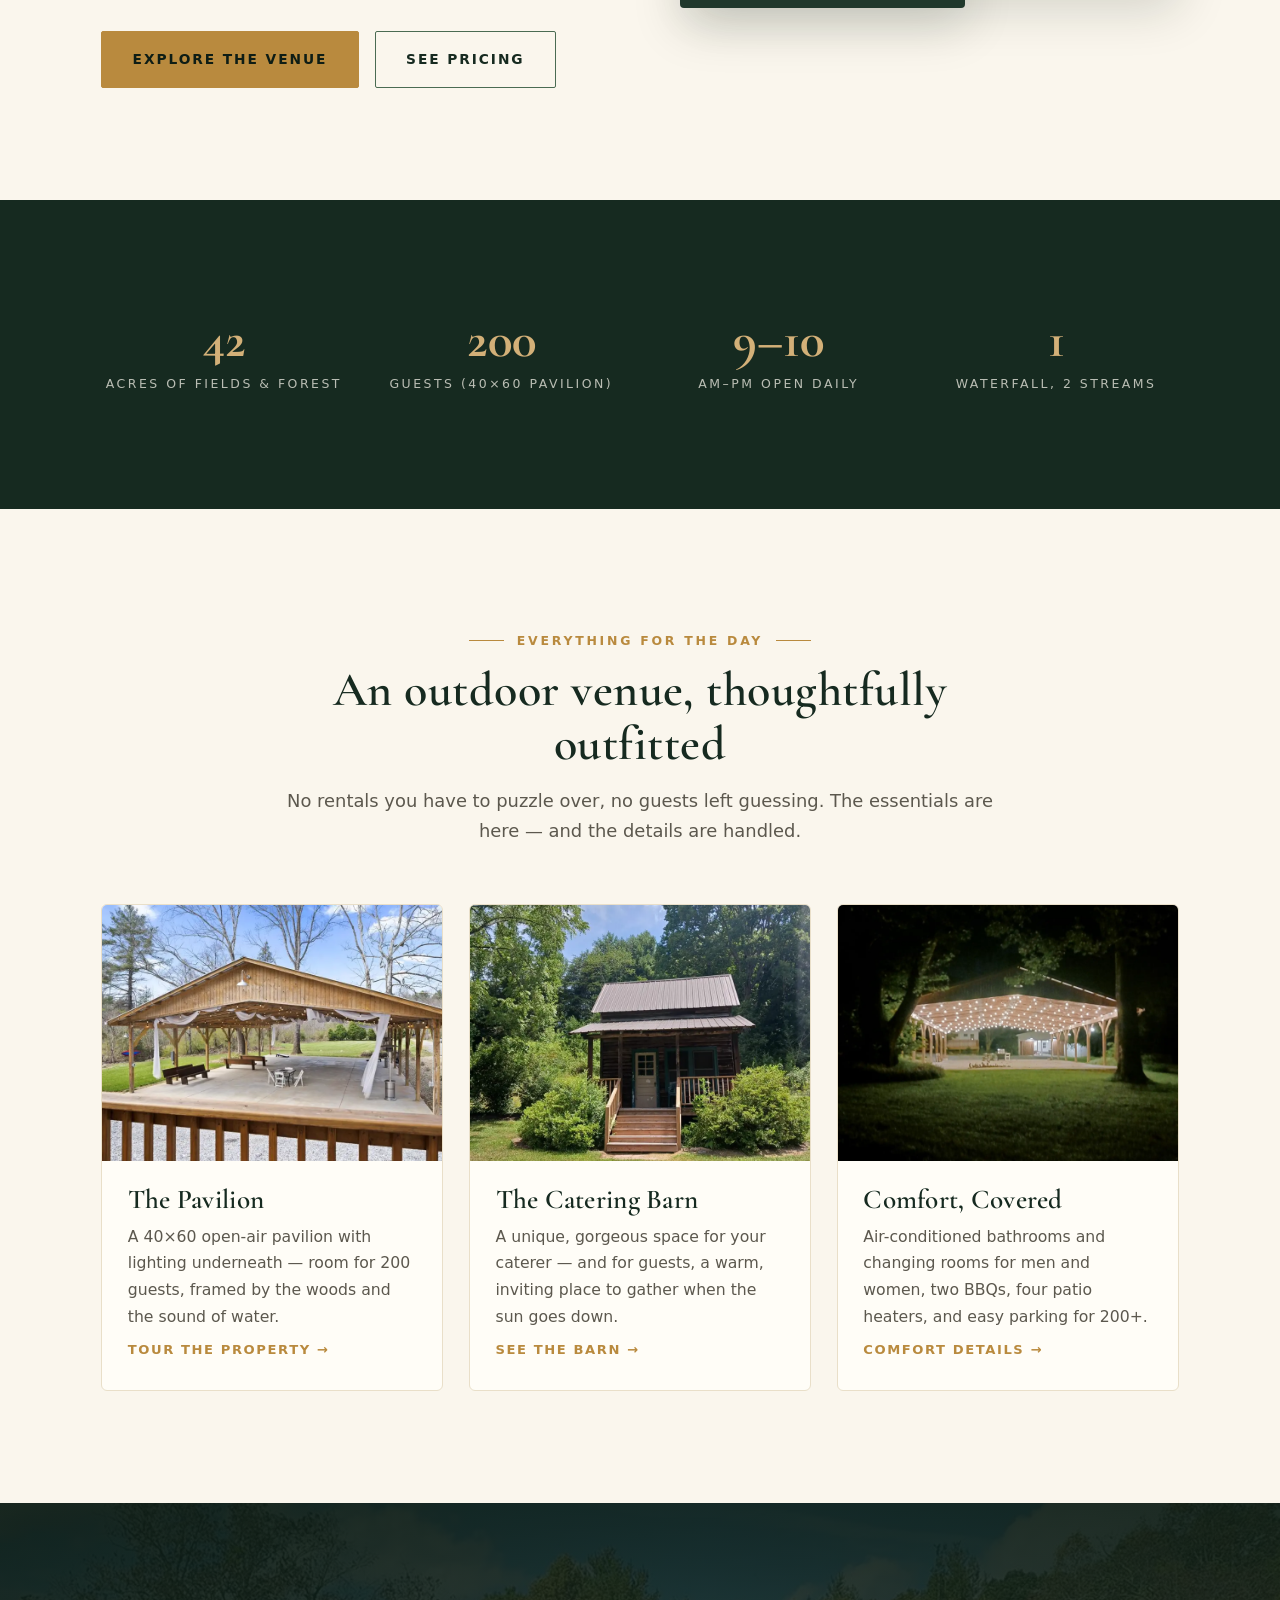
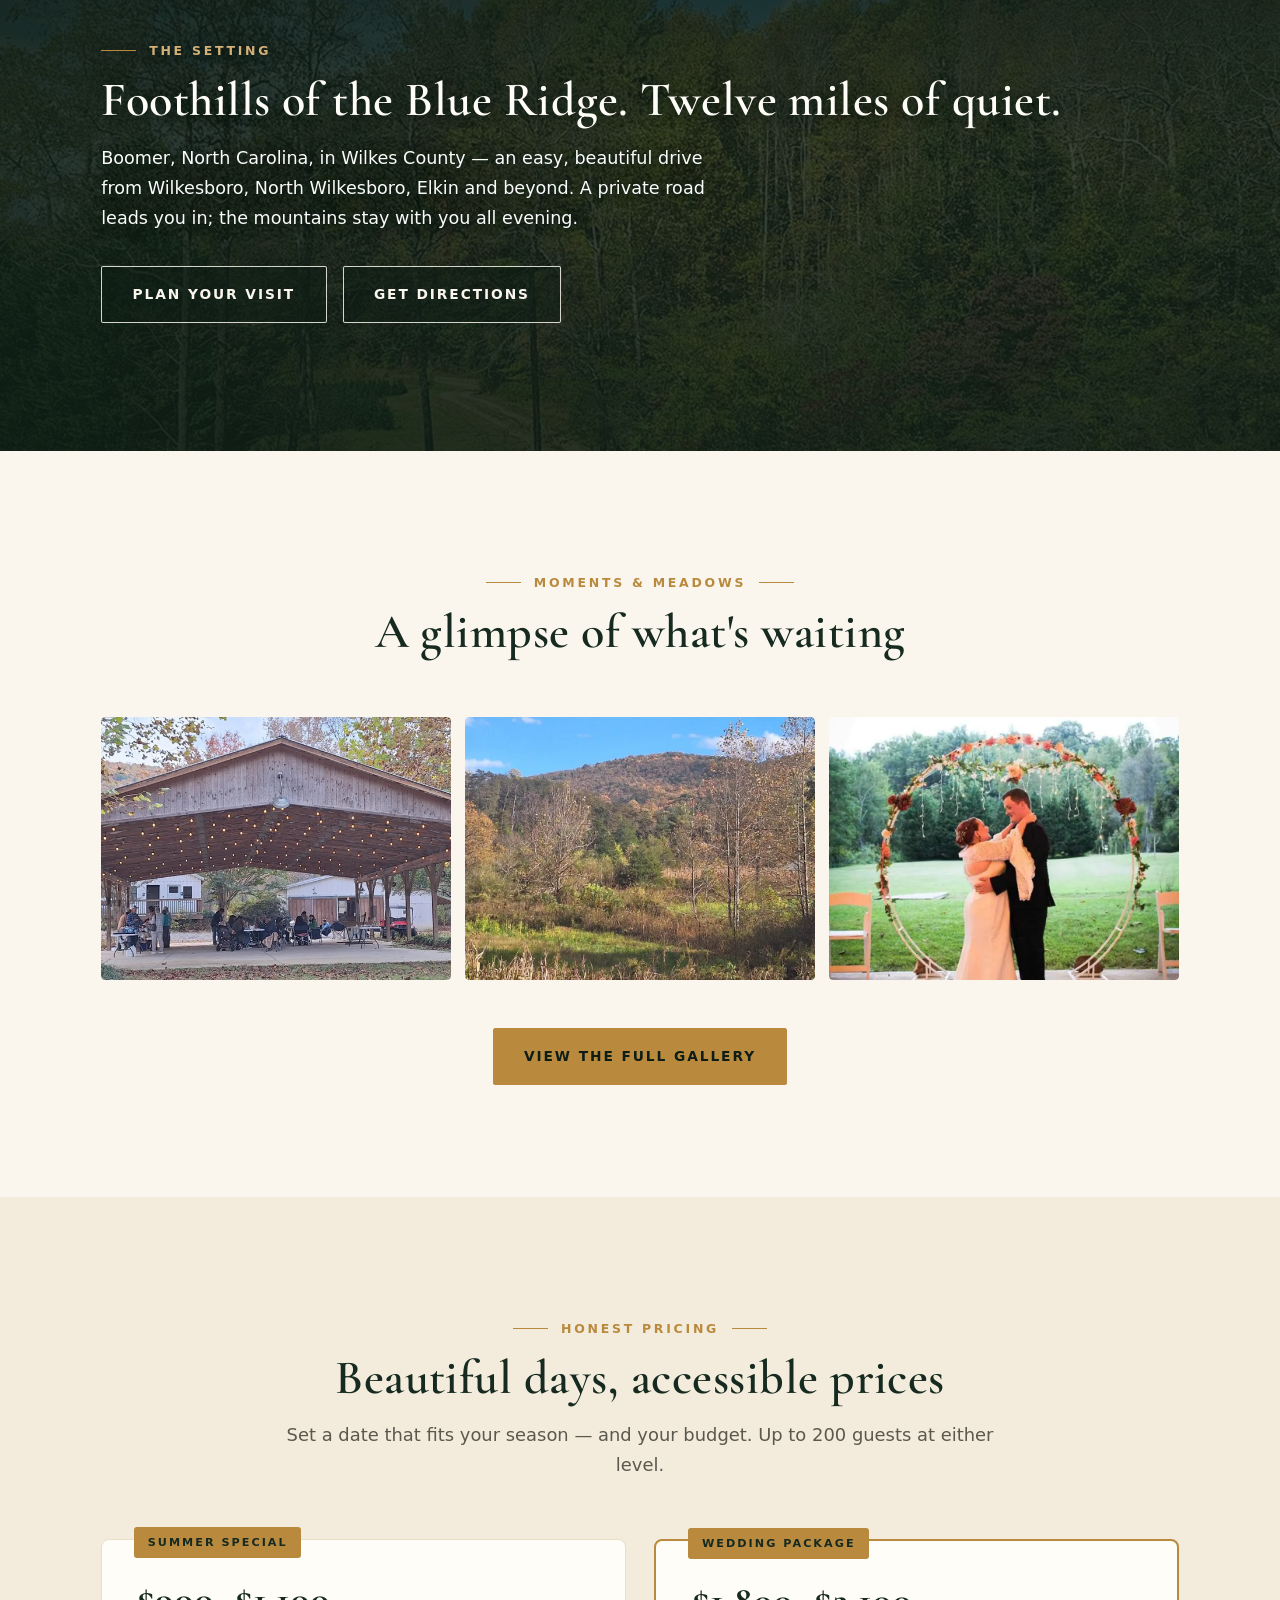
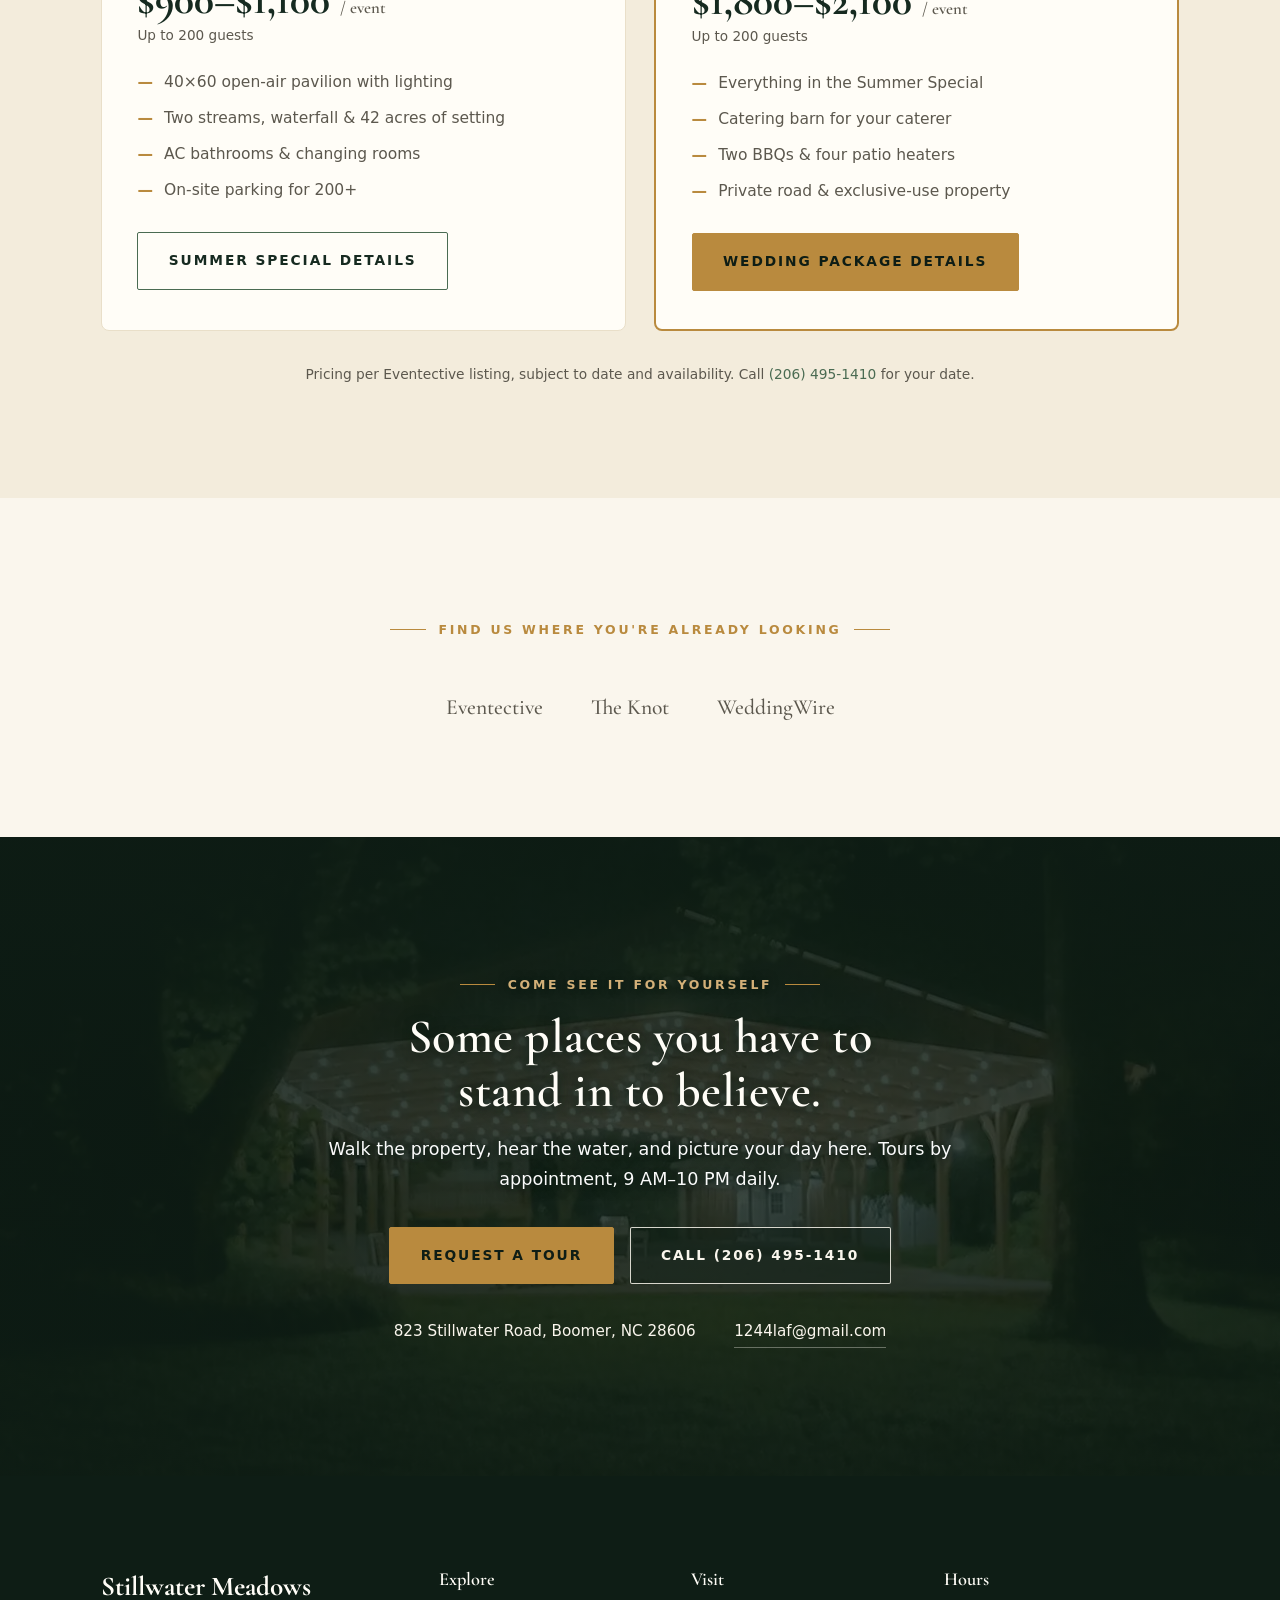
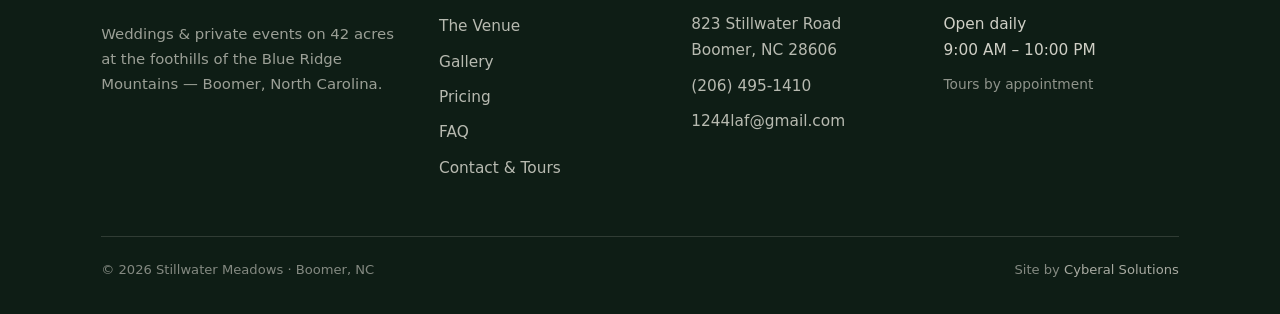
==== commit 1491dfd3: "Restore hero horizontal gutters (shorthand killed wrap padding), balanced h1 wrap - v8" ====
--- a/index.html
+++ b/index.html
@@ -85,7 +85,7 @@
 
 <link rel="preload" href="/fonts/cormorant-600.woff2" as="font" type="font/woff2" crossorigin>
 <link rel="preload" href="/fonts/cormorant-700.woff2" as="font" type="font/woff2" crossorigin>
-<link rel="stylesheet" href="/css/styles.css?v=7">
+<link rel="stylesheet" href="/css/styles.css?v=8">
 </head>
 
 <body>
--- a/css/styles.css
+++ b/css/styles.css
@@ -179,9 +179,9 @@
     linear-gradient(180deg, rgba(14,29,21,.78) 0%, rgba(14,29,21,.12) 34%, rgba(14,29,21,.28) 56%, rgba(14,29,21,.86) 100%),
     linear-gradient(90deg, rgba(14,29,21,.45) 0%, rgba(14,29,21,.18) 42%, rgba(14,29,21,.04) 72%);
 }
-.hero-inner { position: relative; z-index: 2; width: 100%; padding: clamp(5rem, 12svh, 7.5rem) 0 clamp(4rem, 9vh, 7rem); }
+.hero-inner { position: relative; z-index: 2; width: 100%; padding-top: clamp(5rem, 12svh, 7.5rem); padding-bottom: clamp(4rem, 9vh, 7rem); }
 .hero-inner .eyebrow { color: var(--gold-soft); text-shadow: 0 1px 3px rgba(14,29,21,.6); }
-.hero-inner h1 { color: var(--white); max-width: 15ch; margin: 1.1rem 0 1.2rem; text-shadow: 0 2px 8px rgba(14,29,21,.55), 0 1px 3px rgba(14,29,21,.6); }
+.hero-inner h1 { color: var(--white); max-width: 15ch; margin: 1.1rem 0 1.2rem; text-shadow: 0 2px 8px rgba(14,29,21,.55), 0 1px 3px rgba(14,29,21,.6); text-wrap: balance; }
 .hero-inner p.lede { color: rgba(250,246,237,.92); max-width: 52ch; font-size: 1.15rem; text-shadow: 0 1px 4px rgba(14,29,21,.7); }
 .hero-cta { display: flex; gap: 1rem; flex-wrap: wrap; margin-top: 2rem; }
 .hero-meta {
